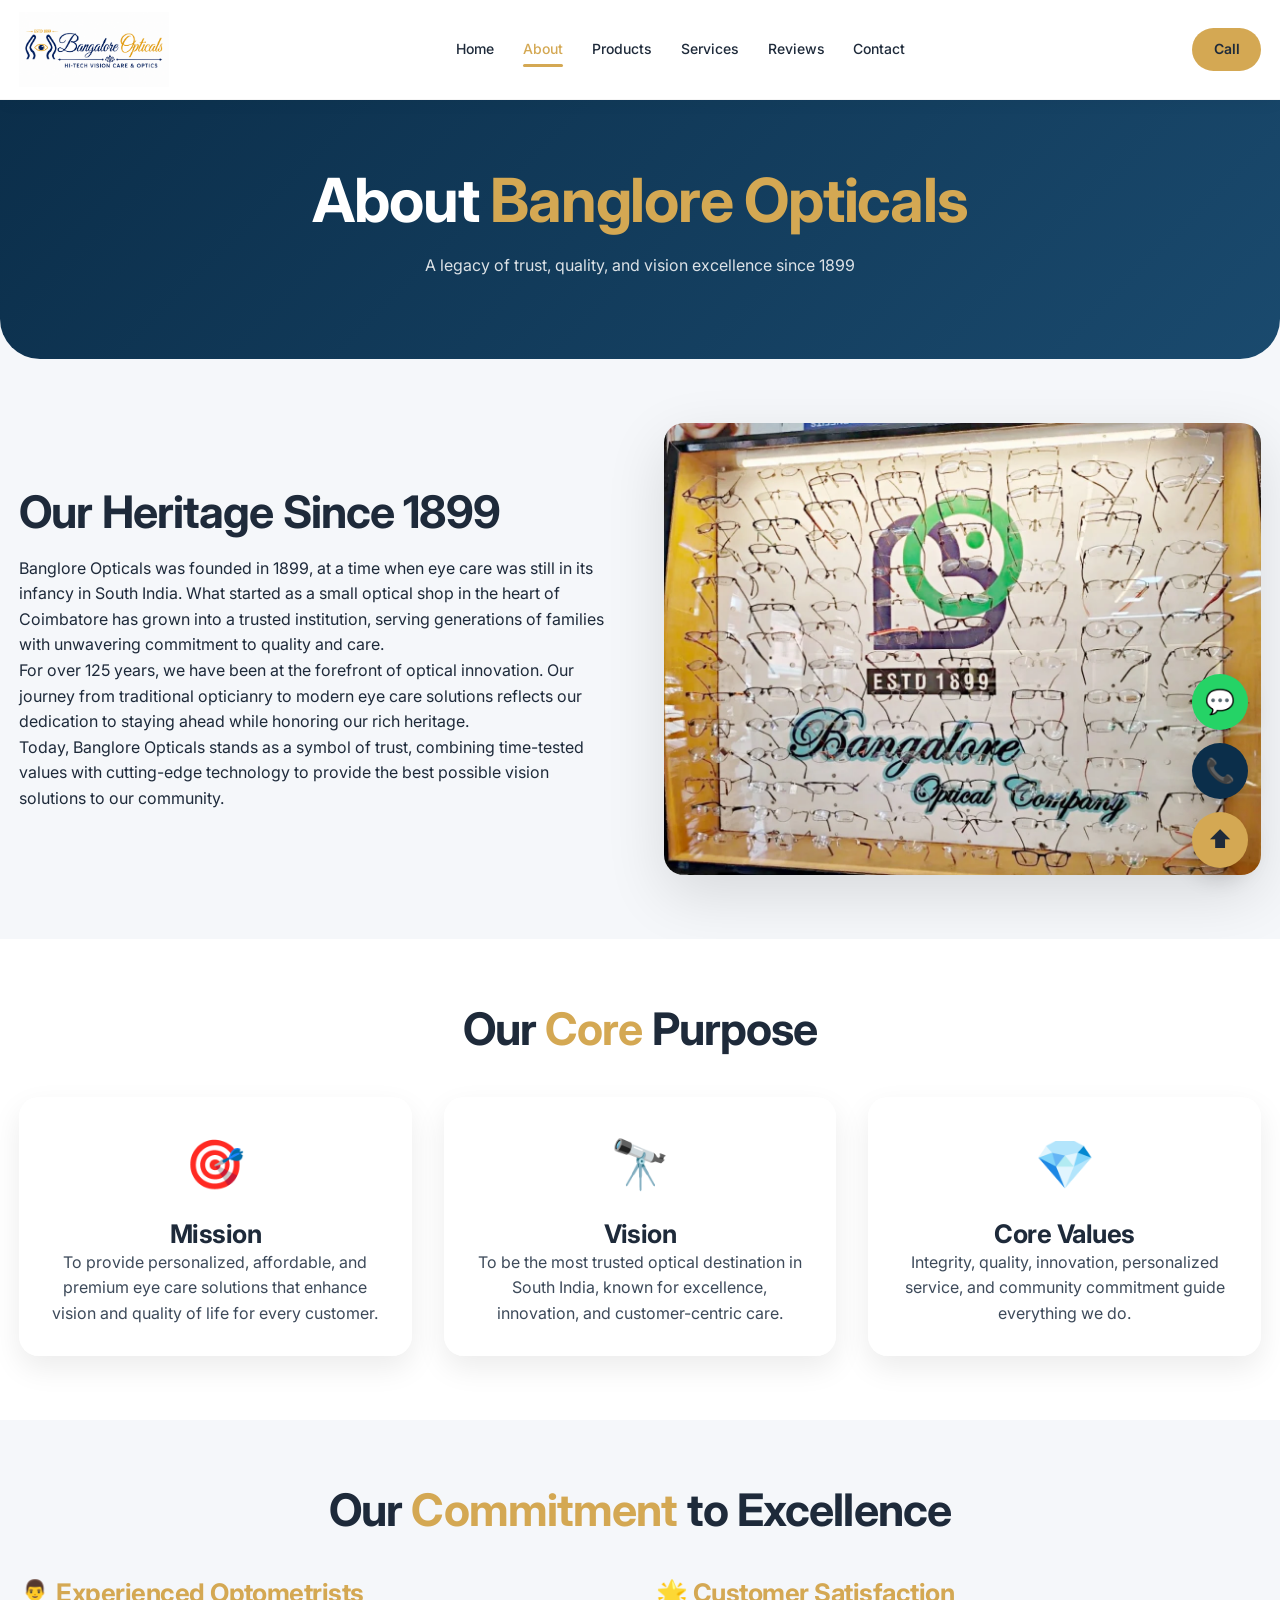
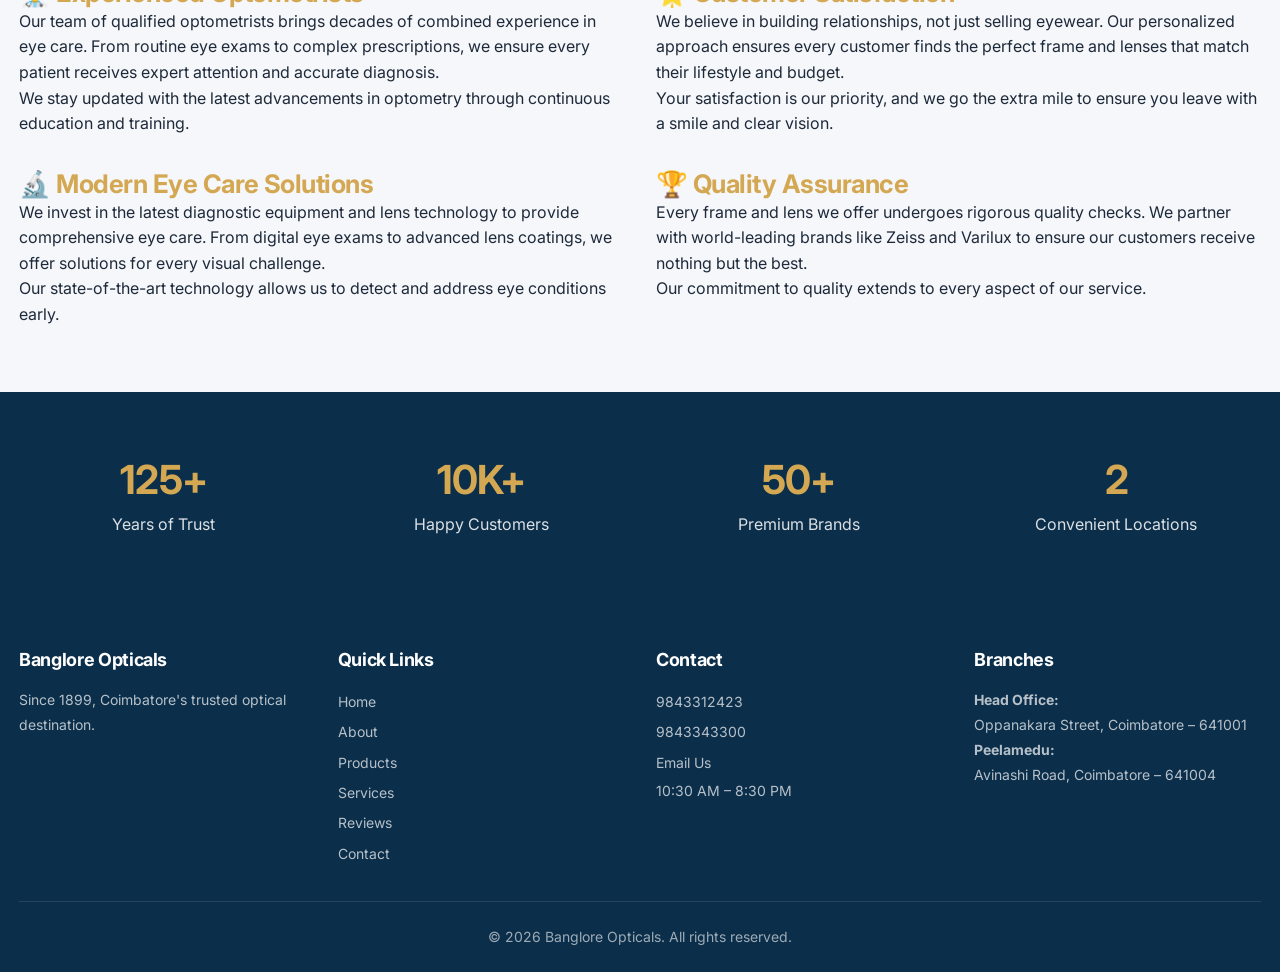
==== about.html @ 602ca39e "Initial Bangalore Opticals Website" ====
<!DOCTYPE html>
<html lang="en">
<head>
    <meta charset="UTF-8">
    <meta name="viewport" content="width=device-width, initial-scale=1.0">
    <title>About Us – Banglore Opticals | Since 1899</title>
    <meta name="description" content="Learn about Banglore Opticals' 125+ year legacy in Coimbatore. Our mission, vision, and commitment to quality eye care since 1899.">
    <meta name="keywords" content="about Banglore Opticals, optical shop history, Coimbatore eyewear, 1899 optical store">
    <link rel="canonical" href="https://bangloreopticals.com/about.html">
    
    <meta property="og:title" content="About Us – Banglore Opticals | Since 1899">
    <meta property="og:description" content="Discover the legacy of Banglore Opticals - trusted eye care in Coimbatore since 1899.">
    <meta property="og:url" content="https://bangloreopticals.com/about.html">
    <meta property="og:image" content="assets/images/hero/about-banner.webp">
    
    <link rel="icon" href="favicon.ico">
    <link rel="manifest" href="manifest.json">
    <link rel="preconnect" href="https://fonts.googleapis.com">
    <link rel="preconnect" href="https://fonts.gstatic.com" crossorigin>
    <link href="https://fonts.googleapis.com/css2?family=Inter:opsz,wght@14..32,300;14..32,400;14..32,500;14..32,600;14..32,700;14..32,800&display=swap" rel="stylesheet">
    <link rel="stylesheet" href="assets/css/style.css">
</head>
<body>
    <div data-component="header"></div>

    <main class="main-content">
        <section class="hero" style="padding: 4rem 0; border-radius: 0 0 40px 40px;">
            <div class="container text-center">
                <h1 style="color: var(--white);">About <span style="color: var(--accent);">Banglore Opticals</span></h1>
                <p style="color: rgba(255, 255, 255, 0.85); max-width: 700px; margin: 1rem auto;">A legacy of trust, quality, and vision excellence since 1899</p>
            </div>
        </section>

        <section class="section">
            <div class="container">
                <div class="about-grid" style="gap: 3rem; align-items: center;">
                    <div>
                        <h2>Our Heritage Since 1899</h2>
                        <div class="divider" style="margin: 1rem 0;"></div>
                        <p>Banglore Opticals was founded in 1899, at a time when eye care was still in its infancy in South India. What started as a small optical shop in the heart of Coimbatore has grown into a trusted institution, serving generations of families with unwavering commitment to quality and care.</p>
                        <p>For over 125 years, we have been at the forefront of optical innovation. Our journey from traditional opticianry to modern eye care solutions reflects our dedication to staying ahead while honoring our rich heritage.</p>
                        <p>Today, Banglore Opticals stands as a symbol of trust, combining time-tested values with cutting-edge technology to provide the best possible vision solutions to our community.</p>
                    </div>
                    <div>
                        <img src="assets/images/hero/about-banner.webp" alt="Banglore Opticals historic shop and legacy since 1899" loading="lazy" width="600" height="400" style="border-radius: 20px; box-shadow: var(--shadow-lg); width: 100%;">
                    </div>
                </div>
            </div>
        </section>

        <section class="section" style="background: var(--white);">
            <div class="container">
                <div class="section-title">
                    <h2>Our <span>Core</span> Purpose</h2>
                </div>
                <div class="grid-3">
                    <div class="glass-card text-center">
                        <div style="font-size: 3rem; margin-bottom: 1rem;">🎯</div>
                        <h3>Mission</h3>
                        <p>To provide personalized, affordable, and premium eye care solutions that enhance vision and quality of life for every customer.</p>
                    </div>
                    <div class="glass-card text-center">
                        <div style="font-size: 3rem; margin-bottom: 1rem;">🔭</div>
                        <h3>Vision</h3>
                        <p>To be the most trusted optical destination in South India, known for excellence, innovation, and customer-centric care.</p>
                    </div>
                    <div class="glass-card text-center">
                        <div style="font-size: 3rem; margin-bottom: 1rem;">💎</div>
                        <h3>Core Values</h3>
                        <p>Integrity, quality, innovation, personalized service, and community commitment guide everything we do.</p>
                    </div>
                </div>
            </div>
        </section>

        <section class="section">
            <div class="container">
                <div class="section-title">
                    <h2>Our <span>Commitment</span> to Excellence</h2>
                </div>
                <div class="grid-2">
                    <div>
                        <h3 style="color: var(--accent);">👨‍⚕️ Experienced Optometrists</h3>
                        <p>Our team of qualified optometrists brings decades of combined experience in eye care. From routine eye exams to complex prescriptions, we ensure every patient receives expert attention and accurate diagnosis.</p>
                        <p>We stay updated with the latest advancements in optometry through continuous education and training.</p>
                    </div>
                    <div>
                        <h3 style="color: var(--accent);">🌟 Customer Satisfaction</h3>
                        <p>We believe in building relationships, not just selling eyewear. Our personalized approach ensures every customer finds the perfect frame and lenses that match their lifestyle and budget.</p>
                        <p>Your satisfaction is our priority, and we go the extra mile to ensure you leave with a smile and clear vision.</p>
                    </div>
                    <div>
                        <h3 style="color: var(--accent);">🔬 Modern Eye Care Solutions</h3>
                        <p>We invest in the latest diagnostic equipment and lens technology to provide comprehensive eye care. From digital eye exams to advanced lens coatings, we offer solutions for every visual challenge.</p>
                        <p>Our state-of-the-art technology allows us to detect and address eye conditions early.</p>
                    </div>
                    <div>
                        <h3 style="color: var(--accent);">🏆 Quality Assurance</h3>
                        <p>Every frame and lens we offer undergoes rigorous quality checks. We partner with world-leading brands like Zeiss and Varilux to ensure our customers receive nothing but the best.</p>
                        <p>Our commitment to quality extends to every aspect of our service.</p>
                    </div>
                </div>
            </div>
        </section>

        <section class="section" style="background: var(--primary); color: var(--white);">
            <div class="container">
                <div class="grid-4 text-center">
                    <div>
                        <h2 style="color: var(--accent); font-size: 2.5rem;">125+</h2>
                        <p style="color: rgba(255, 255, 255, 0.85);">Years of Trust</p>
                    </div>
                    <div>
                        <h2 style="color: var(--accent); font-size: 2.5rem;">10K+</h2>
                        <p style="color: rgba(255, 255, 255, 0.85);">Happy Customers</p>
                    </div>
                    <div>
                        <h2 style="color: var(--accent); font-size: 2.5rem;">50+</h2>
                        <p style="color: rgba(255, 255, 255, 0.85);">Premium Brands</p>
                    </div>
                    <div>
                        <h2 style="color: var(--accent); font-size: 2.5rem;">2</h2>
                        <p style="color: rgba(255, 255, 255, 0.85);">Convenient Locations</p>
                    </div>
                </div>
            </div>
        </section>
    </main>

    <div data-component="footer"></div>
    <div data-component="floating-buttons"></div>

    <script src="assets/js/components.js"></script>
    <script src="assets/js/main.js"></script>
</body>
</html>
---- assets/css/style.css ----
/* ========================================
   MAIN STYLESHEET - BANGALORE OPTICALS
   ======================================== */

/* ========================================
   ROOT VARIABLES
   ======================================== */

:root {
    --primary: #0b2e4a;
    --primary-light: #1a4a6e;
    --accent: #d4a853;
    --accent-light: #e8c97a;
    --white: #ffffff;
    --light: #f5f7fa;
    --gray-light: #e8eaed;
    --gray: #6b7a8a;
    --gray-dark: #3d4a5a;
    --dark: #1e2a3a;
    --shadow: 0 12px 30px rgba(0, 0, 0, 0.08);
    --shadow-lg: 0 20px 60px rgba(0, 0, 0, 0.12);
    --radius: 20px;
    --radius-sm: 12px;
    --transition: 0.3s cubic-bezier(0.25, 0.46, 0.45, 0.94);
    --font: 'Inter', -apple-system, BlinkMacSystemFont, sans-serif;
}

/* ========================================
   RESET
   ======================================== */

* {
    margin: 0;
    padding: 0;
    box-sizing: border-box;
}

html {
    scroll-behavior: smooth;
    scroll-padding-top: 100px;
}

body {
    font-family: var(--font);
    background: var(--light);
    color: var(--dark);
    line-height: 1.6;
    min-height: 100vh;
    display: flex;
    flex-direction: column;
}

img {
    display: block;
    max-width: 100%;
    height: auto;
}

a {
    text-decoration: none;
    color: inherit;
    transition: var(--transition);
}

ul {
    list-style: none;
}

button {
    cursor: pointer;
    font: inherit;
    border: none;
    background: none;
}

.container {
    max-width: 1280px;
    margin: 0 auto;
    padding: 0 1.2rem;
    width: 100%;
}

.section {
    padding: 4rem 0;
}

.text-center {
    text-align: center;
}

/* ========================================
   TYPOGRAPHY
   ======================================== */

h1, h2, h3, h4 {
    font-weight: 700;
    line-height: 1.2;
    letter-spacing: -0.02em;
}

h1 {
    font-size: clamp(2.2rem, 8vw, 3.8rem);
}

h2 {
    font-size: clamp(1.8rem, 5vw, 2.8rem);
    margin-bottom: 0.5rem;
}

h3 {
    font-size: clamp(1.2rem, 3vw, 1.6rem);
}

.section-title {
    text-align: center;
    margin-bottom: 2.5rem;
}

.section-title h2 span {
    color: var(--accent);
}

.section-title p {
    color: var(--gray);
    max-width: 600px;
    margin: 0 auto;
}

/* ========================================
   BUTTONS
   ======================================== */

.btn {
    display: inline-flex;
    align-items: center;
    justify-content: center;
    padding: 0.8rem 2rem;
    border-radius: 9999px;
    font-weight: 600;
    font-size: 1rem;
    transition: var(--transition);
    border: 2px solid transparent;
    cursor: pointer;
    text-align: center;
    min-height: 48px;
    position: relative;
    overflow: hidden;
}

.btn-accent {
    background: var(--accent);
    color: var(--dark);
}

.btn-accent:hover {
    background: var(--accent-light);
    transform: translateY(-2px);
    box-shadow: 0 8px 30px rgba(212, 168, 83, 0.3);
}

.btn-outline {
    background: transparent;
    border-color: var(--primary);
    color: var(--primary);
}

.btn-outline:hover {
    background: var(--primary);
    color: var(--white);
    transform: translateY(-2px);
}

.btn-outline-light {
    background: transparent;
    border-color: var(--white);
    color: var(--white);
}

.btn-outline-light:hover {
    background: var(--white);
    color: var(--primary);
    transform: translateY(-2px);
}

.btn-sm {
    padding: 0.5rem 1.2rem;
    font-size: 0.875rem;
    min-height: 40px;
}

.btn-lg {
    padding: 0.8rem 2.5rem;
    font-size: 1.1rem;
    min-height: 52px;
}

/* ========================================
   HEADER - INCREASED LOGO SIZE
   ======================================== */

.header {
    position: sticky;
    top: 0;
    z-index: 1000;
    background: rgba(255, 255, 255, 0.95);
    backdrop-filter: blur(12px);
    -webkit-backdrop-filter: blur(12px);
    box-shadow: 0 1px 20px rgba(0, 0, 0, 0.04);
    border-bottom: 1px solid rgba(0, 0, 0, 0.04);
    height: 100px;
    transition: var(--transition);
}

.header .container {
    display: flex;
    align-items: center;
    justify-content: space-between;
    height: 100%;
    max-width: 1280px;
    margin: 0 auto;
    padding: 0 1.2rem;
    width: 100%;
}

/* Logo - Increased size */
.logo {
    display: flex;
    align-items: center;
    flex-shrink: 0;
    min-width: 140px;
}

.logo img {
    height: 75px;
    width: auto;
    display: block;
    object-fit: contain;
    max-height: 75px;
}

.logo span {
    display: none !important;
}

/* Desktop Navigation */
.nav {
    display: flex;
    align-items: center;
    justify-content: center;
    gap: 1.8rem;
    flex: 1;
}

.nav a {
    font-weight: 500;
    font-size: 0.875rem;
    color: var(--dark);
    position: relative;
    padding: 0.25rem 0;
    text-decoration: none;
    transition: var(--transition);
}

.nav a::after {
    content: '';
    position: absolute;
    bottom: -2px;
    left: 0;
    width: 0;
    height: 2.5px;
    background: var(--accent);
    transition: var(--transition);
    border-radius: 9999px;
}

.nav a:hover::after,
.nav a.active::after {
    width: 100%;
}

.nav a:hover,
.nav a.active {
    color: var(--accent);
}

.nav-actions {
    display: flex;
    align-items: center;
    gap: 0.8rem;
    flex-shrink: 0;
}

.hamburger {
    display: none;
    flex-direction: column;
    gap: 5px;
    padding: 0.4rem;
    cursor: pointer;
    background: none;
    border: none;
}

.hamburger span {
    display: block;
    width: 28px;
    height: 2.5px;
    background: var(--dark);
    border-radius: 9999px;
    transition: var(--transition);
    transform-origin: center;
}

.hamburger.active span:nth-child(1) {
    transform: rotate(45deg) translate(5px, 5px);
}

.hamburger.active span:nth-child(2) {
    opacity: 0;
    transform: scaleX(0);
}

.hamburger.active span:nth-child(3) {
    transform: rotate(-45deg) translate(5px, -5px);
}

.mobile-menu {
    display: none;
    flex-direction: column;
    gap: 1rem;
    padding: 1.5rem;
    background: var(--white);
    border-radius: var(--radius-sm);
    box-shadow: var(--shadow);
    position: absolute;
    top: 104px;
    left: 1.2rem;
    right: 1.2rem;
    z-index: 1000;
}

.mobile-menu.open {
    display: flex;
    animation: slideDown 0.3s ease;
}

.mobile-menu a {
    padding: 0.5rem 0;
    font-weight: 500;
    color: var(--dark);
    border-bottom: 1px solid var(--gray-light);
    text-decoration: none;
}

.mobile-menu a:last-child {
    border-bottom: none;
}

.mobile-menu a:hover,
.mobile-menu a.active {
    color: var(--accent);
    padding-left: 0.5rem;
}

@keyframes slideDown {
    from {
        opacity: 0;
        transform: translateY(-10px);
    }
    to {
        opacity: 1;
        transform: translateY(0);
    }
}

/* ========================================
   HERO
   ======================================== */

.hero {
    background: linear-gradient(135deg, var(--primary) 0%, var(--primary-light) 100%);
    color: var(--white);
    padding: 5rem 0;
    border-radius: 0 0 40px 40px;
}

.hero-grid {
    display: grid;
    grid-template-columns: 1fr 1fr;
    gap: 3rem;
    align-items: center;
}

.hero-content h1 {
    color: var(--white);
    margin-bottom: 0.8rem;
}

.hero-content .highlight {
    color: var(--accent);
}

.hero-content p {
    color: rgba(255, 255, 255, 0.85);
    font-size: 1.125rem;
    max-width: 500px;
    margin-bottom: 2rem;
}

.hero-badge {
    display: inline-block;
    background: rgba(212, 168, 83, 0.15);
    padding: 0.4rem 1.2rem;
    border-radius: 9999px;
    font-size: 0.875rem;
    border: 1px solid rgba(212, 168, 83, 0.3);
    color: var(--accent-light);
    margin-bottom: 1.2rem;
}

.hero-buttons {
    display: flex;
    gap: 1rem;
    flex-wrap: wrap;
}

.hero-image {
    width: 100%;
    height: clamp(320px, 60vh, 650px);
    border-radius: var(--radius);
    overflow: hidden;
    box-shadow: 0 20px 60px rgba(0, 0, 0, 0.3);
}

.hero-image img {
    width: 100%;
    height: 100%;
    object-fit: cover;
    display: block;
}

/* ========================================
   ABOUT
   ======================================== */

.about-grid {
    display: grid;
    grid-template-columns: 1fr 1fr;
    gap: 2.5rem;
    align-items: center;
}

.about-content h3 {
    margin-bottom: 0.8rem;
}

.about-content p {
    margin-bottom: 1.2rem;
    color: var(--gray-dark);
}

.stats-grid {
    display: grid;
    grid-template-columns: 1fr 1fr;
    gap: 1rem;
}

.stat-card {
    background: rgba(255, 255, 255, 0.7);
    backdrop-filter: blur(8px);
    -webkit-backdrop-filter: blur(8px);
    border-radius: var(--radius);
    padding: 1.8rem;
    text-align: center;
    box-shadow: var(--shadow);
    border: 1px solid rgba(255, 255, 255, 0.2);
    transition: var(--transition);
}

.stat-card:hover {
    transform: translateY(-4px);
}

.stat-card h3 {
    color: var(--accent);
    font-size: 1.875rem;
    margin-bottom: 0.25rem;
}

.stat-card p {
    color: var(--gray);
    font-size: 0.875rem;
    margin: 0;
}

/* ========================================
   GLASS CARD
   ======================================== */

.glass-card {
    background: rgba(255, 255, 255, 0.7);
    backdrop-filter: blur(8px);
    -webkit-backdrop-filter: blur(8px);
    border-radius: var(--radius);
    padding: 1.8rem;
    box-shadow: var(--shadow);
    border: 1px solid rgba(255, 255, 255, 0.2);
    transition: var(--transition);
}

.glass-card:hover {
    transform: translateY(-6px);
    box-shadow: 0 20px 40px rgba(0, 0, 0, 0.08);
}

.glass-card p {
    color: var(--gray-dark);
    margin: 0;
}

/* ========================================
   GRID
   ======================================== */

.grid-2 {
    display: grid;
    grid-template-columns: repeat(2, 1fr);
    gap: 2rem;
}

.grid-3 {
    display: grid;
    grid-template-columns: repeat(3, 1fr);
    gap: 2rem;
}

.grid-4 {
    display: grid;
    grid-template-columns: repeat(4, 1fr);
    gap: 1.8rem;
}

/* ========================================
   HOME PAGE - PRODUCTS & SERVICES
   ======================================== */

/* Product Grid Home - 4 Products */
.product-grid-home {
    display: grid;
    grid-template-columns: repeat(4, 1fr);
    gap: 1.5rem;
}

.product-card-home {
    background: var(--white);
    border-radius: var(--radius);
    overflow: hidden;
    box-shadow: var(--shadow);
    transition: var(--transition);
    display: flex;
    flex-direction: column;
}

.product-card-home:hover {
    transform: translateY(-6px);
    box-shadow: var(--shadow-lg);
}

.product-image-wrapper-home {
    width: 100%;
    height: 220px;
    overflow: hidden;
    background: #f8f9fa;
}

.product-image-wrapper-home img {
    width: 100%;
    height: 100%;
    object-fit: cover;
    display: block;
    transition: transform 0.4s ease;
}

.product-card-home:hover .product-image-wrapper-home img {
    transform: scale(1.05);
}

.product-info-home {
    padding: 1rem;
    flex: 1;
    display: flex;
    flex-direction: column;
}

.product-info-home h4 {
    font-size: 1rem;
    margin-bottom: 0.25rem;
    color: var(--dark);
}

.product-info-home p {
    color: var(--gray);
    font-size: 0.85rem;
    margin-bottom: 0.8rem;
    flex: 1;
    line-height: 1.5;
}

.product-info-home .btn {
    align-self: flex-start;
}

/* Service Grid Home - 3 Services */
.service-grid-home {
    display: grid;
    grid-template-columns: repeat(3, 1fr);
    gap: 1.5rem;
}

.service-card-home {
    background: var(--white);
    border-radius: var(--radius);
    overflow: hidden;
    box-shadow: var(--shadow);
    transition: var(--transition);
    display: flex;
    flex-direction: column;
}

.service-card-home:hover {
    transform: translateY(-6px);
    box-shadow: var(--shadow-lg);
}

.service-image-wrapper-home {
    width: 100%;
    height: 200px;
    overflow: hidden;
    background: var(--light);
}

.service-image-wrapper-home img {
    width: 100%;
    height: 100%;
    object-fit: cover;
    display: block;
    transition: transform 0.4s ease;
}

.service-card-home:hover .service-image-wrapper-home img {
    transform: scale(1.05);
}

.service-info-home {
    padding: 1rem;
    flex: 1;
    display: flex;
    flex-direction: column;
}

.service-info-home h4 {
    font-size: 1rem;
    margin-bottom: 0.25rem;
    color: var(--dark);
}

.service-info-home p {
    color: var(--gray);
    font-size: 0.85rem;
    margin-bottom: 0.8rem;
    flex: 1;
    line-height: 1.5;
}

.service-info-home .btn {
    align-self: flex-start;
}

/* Brands Grid Home */
.brands-grid-home {
    display: grid;
    grid-template-columns: repeat(4, 1fr);
    gap: 1.5rem;
}

.brand-card-home {
    background: var(--white);
    border-radius: var(--radius-sm);
    padding: 1.5rem;
    text-align: center;
    box-shadow: var(--shadow);
    transition: var(--transition);
    border: 1px solid rgba(212, 168, 83, 0.05);
}

.brand-card-home:hover {
    transform: scale(1.04);
    border-color: var(--accent);
    box-shadow: 0 12px 30px rgba(212, 168, 83, 0.15);
}

.brand-logo-wrapper-home {
    width: 100%;
    height: 50px;
    display: flex;
    align-items: center;
    justify-content: center;
    margin-bottom: 0.5rem;
}

.brand-logo-wrapper-home img {
    height: 100%;
    width: auto;
    max-width: 100%;
    object-fit: contain;
    display: block;
}

.brand-card-home h4 {
    font-size: 1rem;
    margin-bottom: 0.25rem;
}

.brand-card-home p {
    font-size: 0.875rem;
    color: var(--gray);
    margin: 0;
}

/* ========================================
   PRODUCTS PAGE - FULL CATALOGUE
   ======================================== */

.product-grid-full {
    display: grid;
    grid-template-columns: repeat(4, 1fr);
    gap: 1.5rem;
}

.product-card-full {
    background: var(--white);
    border-radius: var(--radius);
    overflow: hidden;
    box-shadow: var(--shadow);
    transition: var(--transition);
    display: flex;
    flex-direction: column;
}

.product-card-full:hover {
    transform: translateY(-6px);
    box-shadow: var(--shadow-lg);
}

.product-image-wrapper-full {
    width: 100%;
    height: 220px;
    overflow: hidden;
    background: #f8f9fa;
}

.product-image-wrapper-full img {
    width: 100%;
    height: 100%;
    object-fit: cover;
    display: block;
    transition: transform 0.4s ease;
}

.product-card-full:hover .product-image-wrapper-full img {
    transform: scale(1.05);
}

.product-info-full {
    padding: 1rem;
    flex: 1;
    display: flex;
    flex-direction: column;
}

.product-info-full h4 {
    font-size: 1rem;
    margin-bottom: 0.25rem;
    color: var(--dark);
}

.product-info-full p {
    color: var(--gray);
    font-size: 0.85rem;
    margin-bottom: 0.8rem;
    flex: 1;
    line-height: 1.5;
}

.product-info-full .btn {
    align-self: flex-start;
}

/* ========================================
   SERVICES PAGE
   ======================================== */

.services-hero {
    background: linear-gradient(135deg, var(--primary) 0%, var(--primary-light) 70%, rgba(11, 46, 74, 0.9) 100%);
    color: var(--white);
    padding: 5rem 0;
    border-radius: 0 0 40px 40px;
    position: relative;
    overflow: hidden;
}

.services-hero-content {
    text-align: center;
    max-width: 800px;
    margin: 0 auto;
    position: relative;
    z-index: 1;
}

.services-hero-badge {
    display: inline-block;
    background: rgba(212, 168, 83, 0.15);
    padding: 0.4rem 1.2rem;
    border-radius: 9999px;
    font-size: 0.875rem;
    border: 1px solid rgba(212, 168, 83, 0.3);
    color: var(--accent-light);
    margin-bottom: 1.2rem;
}

.services-hero h1 {
    color: var(--white);
    font-size: clamp(2.5rem, 6vw, 4rem);
    margin-bottom: 0.8rem;
}

.services-hero h1 span {
    color: var(--accent);
}

.services-hero p {
    color: rgba(255, 255, 255, 0.85);
    font-size: 1.125rem;
    max-width: 600px;
    margin: 0 auto 2rem;
    line-height: 1.8;
}

.services-hero-buttons {
    display: flex;
    gap: 1rem;
    justify-content: center;
    flex-wrap: wrap;
}

.services-gallery-grid {
    display: grid;
    grid-template-columns: repeat(3, 1fr);
    gap: 1rem;
}

.services-gallery-item {
    position: relative;
    border-radius: var(--radius-sm);
    overflow: hidden;
    aspect-ratio: 4/3;
}

.services-gallery-item img {
    width: 100%;
    height: 100%;
    object-fit: cover;
    display: block;
    transition: transform 0.4s ease;
}

.services-gallery-item:hover img {
    transform: scale(1.05);
}

.services-gallery-item .gallery-label {
    position: absolute;
    bottom: 0;
    left: 0;
    right: 0;
    padding: 0.5rem;
    background: linear-gradient(to top, rgba(0,0,0,0.7), transparent);
    color: var(--white);
    font-size: 0.8rem;
    text-align: center;
    font-weight: 500;
}

.services-grid-full {
    display: grid;
    grid-template-columns: repeat(4, 1fr);
    gap: 1.5rem;
}

.service-card-modern {
    background: var(--white);
    border-radius: var(--radius);
    padding: 1.5rem 1rem;
    text-align: center;
    box-shadow: var(--shadow);
    transition: var(--transition);
    border: 1px solid rgba(212, 168, 83, 0.05);
    display: flex;
    flex-direction: column;
    align-items: center;
}

.service-card-modern:hover {
    transform: translateY(-6px);
    box-shadow: var(--shadow-lg);
    border-color: var(--accent);
}

.service-card-modern .service-icon-wrapper {
    width: 60px;
    height: 60px;
    background: rgba(212, 168, 83, 0.1);
    border-radius: 50%;
    display: flex;
    align-items: center;
    justify-content: center;
    margin-bottom: 0.5rem;
}

.service-card-modern .service-icon {
    font-size: 1.8rem;
    line-height: 1;
}

.service-card-modern .service-card-content {
    flex: 1;
    display: flex;
    flex-direction: column;
}

.service-card-modern h4 {
    font-size: 0.9rem;
    margin-bottom: 0.5rem;
    color: var(--dark);
}

.service-card-modern p {
    font-size: 0.8rem;
    color: var(--gray);
    margin-bottom: 0.8rem;
    flex: 1;
    line-height: 1.4;
}

.service-card-modern .btn {
    align-self: center;
    font-size: 0.75rem;
    padding: 0.35rem 1rem;
    min-height: 32px;
}

/* Feature Grid */
.feature-grid {
    display: grid;
    grid-template-columns: repeat(4, 1fr);
    gap: 1.5rem;
}

.feature-card-modern {
    background: var(--white);
    border-radius: var(--radius);
    padding: 1.5rem;
    text-align: center;
    box-shadow: var(--shadow);
    transition: var(--transition);
    border: 1px solid rgba(212, 168, 83, 0.05);
}

.feature-card-modern:hover {
    transform: translateY(-4px);
    box-shadow: var(--shadow-lg);
    border-color: var(--accent);
}

.feature-card-modern .feature-icon {
    font-size: 2rem;
    display: block;
    margin-bottom: 0.5rem;
}

.feature-card-modern h4 {
    font-size: 0.9rem;
    margin-bottom: 0.25rem;
    color: var(--dark);
}

.feature-card-modern p {
    font-size: 0.8rem;
    color: var(--gray);
    margin: 0;
}

/* Process Timeline */
.process-timeline {
    max-width: 700px;
    margin: 0 auto;
    display: flex;
    flex-direction: column;
    align-items: center;
    gap: 0.5rem;
}

.timeline-step {
    display: flex;
    align-items: center;
    gap: 1.5rem;
    background: var(--white);
    padding: 1rem 1.5rem;
    border-radius: var(--radius);
    box-shadow: var(--shadow);
    width: 100%;
    transition: var(--transition);
    border-left: 4px solid var(--accent);
}

.timeline-step:hover {
    transform: translateX(6px);
    box-shadow: var(--shadow-lg);
}

.step-circle {
    width: 40px;
    height: 40px;
    background: var(--accent);
    color: var(--dark);
    border-radius: 50%;
    display: flex;
    align-items: center;
    justify-content: center;
    font-weight: 700;
    font-size: 0.85rem;
    flex-shrink: 0;
}

.timeline-step .step-content h4 {
    font-size: 0.95rem;
    margin-bottom: 0.1rem;
    color: var(--dark);
}

.timeline-step .step-content p {
    font-size: 0.8rem;
    color: var(--gray);
    margin: 0;
}

.timeline-arrow {
    font-size: 1.5rem;
    color: var(--accent);
    font-weight: 700;
}

/* CTA Premium */
.cta-premium {
    background: linear-gradient(135deg, var(--primary) 0%, var(--primary-light) 100%);
    padding: 3rem 0;
    border-radius: 40px 40px 0 0;
    margin-top: 2rem;
}

.cta-content {
    text-align: center;
    max-width: 700px;
    margin: 0 auto;
    color: var(--white);
}

.cta-content h2 {
    color: var(--white);
    font-size: clamp(1.8rem, 4vw, 2.8rem);
    margin-bottom: 0.8rem;
}

.cta-content p {
    color: rgba(255, 255, 255, 0.85);
    margin-bottom: 1.5rem;
    font-size: 1.1rem;
    line-height: 1.8;
}

.cta-buttons {
    display: flex;
    gap: 1rem;
    justify-content: center;
    flex-wrap: wrap;
}

/* ========================================
   BRANCHES
   ======================================== */

.branch-grid {
    display: grid;
    grid-template-columns: repeat(2, 1fr);
    gap: 1.5rem;
}

.branch-card {
    background: var(--white);
    border-radius: var(--radius);
    padding: 1.8rem;
    box-shadow: var(--shadow);
    border-left: 6px solid var(--accent);
    transition: var(--transition);
}

.branch-card:hover {
    transform: translateY(-4px);
    box-shadow: 0 20px 50px rgba(0, 0, 0, 0.1);
}

.branch-icon {
    font-size: 2.5rem;
    margin-bottom: 0.5rem;
}

.branch-card h3 {
    margin-bottom: 0.5rem;
}

.branch-card .address {
    color: var(--gray-dark);
    font-size: 0.875rem;
    margin-bottom: 0.5rem;
}

.branch-card .phone,
.branch-card .hours {
    color: var(--gray);
    font-size: 0.875rem;
    margin-bottom: 0.25rem;
}

.branch-card .phone a {
    color: var(--primary);
}

.branch-card .phone a:hover {
    color: var(--accent);
}

.branch-actions {
    display: flex;
    flex-wrap: wrap;
    gap: 0.5rem;
    margin-top: 1rem;
}

.branch-actions .btn {
    font-size: 0.75rem;
    padding: 0.4rem 1rem;
    min-height: 34px;
}

/* ========================================
   GALLERY
   ======================================== */

.gallery-grid {
    display: grid;
    grid-template-columns: repeat(auto-fit, minmax(200px, 1fr));
    gap: 0.8rem;
}

.gallery-image-wrapper {
    width: 100%;
    aspect-ratio: 3/2;
    overflow: hidden;
    border-radius: var(--radius-sm);
    transition: var(--transition);
}

.gallery-image-wrapper:hover {
    transform: scale(1.04);
}

.gallery-image-wrapper img {
    width: 100%;
    height: 100%;
    object-fit: cover;
    display: block;
}

/* ========================================
   TESTIMONIALS
   ======================================== */

.testimonial-grid {
    display: grid;
    grid-template-columns: repeat(3, 1fr);
    gap: 1.5rem;
}

.testimonial-card {
    background: var(--white);
    border-radius: var(--radius);
    padding: 1.5rem;
    box-shadow: var(--shadow);
    border-left: 4px solid var(--accent);
    transition: var(--transition);
    display: flex;
    flex-direction: column;
    height: 100%;
    min-height: 200px;
}

.testimonial-card:hover {
    transform: translateY(-4px);
    box-shadow: var(--shadow-lg);
}

.testimonial-card .stars {
    color: var(--accent);
    font-size: 1.2rem;
    letter-spacing: 2px;
    margin-bottom: 0.5rem;
}

.testimonial-card .reviewer-name {
    font-size: 1rem;
    font-weight: 600;
    color: var(--dark);
    margin-bottom: 0.5rem;
}

.testimonial-card .review-text {
    color: var(--gray-dark);
    font-size: 0.9rem;
    line-height: 1.6;
    margin-bottom: 0.8rem;
    flex: 1;
    display: -webkit-box;
    -webkit-line-clamp: 6;
    -webkit-box-orient: vertical;
    overflow: hidden;
}

.testimonial-card .review-footer {
    display: flex;
    flex-direction: column;
    gap: 0.2rem;
    margin-top: auto;
    padding-top: 0.5rem;
    border-top: 1px solid var(--gray-light);
}

.testimonial-card .google-badge {
    font-size: 0.8rem;
    color: var(--gray);
    display: flex;
    align-items: center;
    gap: 0.3rem;
}

.testimonial-card .google-badge::before {
    content: 'G';
    display: inline-flex;
    align-items: center;
    justify-content: center;
    background: linear-gradient(135deg, #4285F4, #34A853, #FBBC04, #EA4335);
    color: white;
    font-weight: 700;
    font-size: 0.6rem;
    width: 18px;
    height: 18px;
    border-radius: 4px;
    flex-shrink: 0;
}

.testimonial-card .review-time {
    font-size: 0.75rem;
    color: var(--gray);
}

/* Google Rating Summary */
.google-rating-summary {
    text-align: center;
    margin-top: 3rem;
    padding: 2.5rem;
    background: var(--white);
    border-radius: var(--radius);
    box-shadow: var(--shadow);
    border: 1px solid rgba(212, 168, 83, 0.1);
}

.google-rating-summary .rating-display {
    display: flex;
    align-items: center;
    justify-content: center;
    gap: 0.8rem;
    flex-wrap: wrap;
}

.google-rating-summary .big-stars {
    font-size: 2rem;
    color: var(--accent);
    letter-spacing: 4px;
}

.google-rating-summary .rating-score {
    font-size: 2.5rem;
    font-weight: 700;
    color: var(--dark);
}

.google-rating-summary .rating-label {
    font-size: 1rem;
    color: var(--gray);
    font-weight: 500;
}

.google-rating-summary .rating-description {
    color: var(--gray);
    font-size: 1rem;
    margin: 0.8rem 0 1.5rem;
}

.google-rating-summary .btn {
    min-width: 220px;
}

/* ========================================
   CONTACT
   ======================================== */

.contact-grid {
    display: grid;
    grid-template-columns: 1fr 1fr;
    gap: 2.5rem;
}

.contact-item {
    display: flex;
    align-items: flex-start;
    gap: 1rem;
    margin-bottom: 1.2rem;
    padding: 0.5rem;
    border-radius: var(--radius-sm);
    transition: var(--transition);
}

.contact-item:hover {
    background: rgba(212, 168, 83, 0.05);
}

.contact-icon {
    font-size: 1.5rem;
    flex-shrink: 0;
    margin-top: 2px;
    width: 40px;
    text-align: center;
}

.contact-item h5 {
    font-weight: 600;
    margin-bottom: 2px;
}

.contact-item p {
    color: var(--gray);
    margin: 0;
}

.contact-item a {
    color: var(--primary);
}

.contact-item a:hover {
    color: var(--accent);
}

.contact-form input,
.contact-form textarea,
.contact-form select {
    width: 100%;
    padding: 0.8rem 1.2rem;
    border: 2px solid var(--gray-light);
    border-radius: var(--radius-sm);
    font-size: 1rem;
    margin-bottom: 1rem;
    font-family: inherit;
    transition: var(--transition);
    background: var(--white);
    color: var(--dark);
}

.contact-form input:focus,
.contact-form textarea:focus,
.contact-form select:focus {
    border-color: var(--accent);
    outline: none;
    box-shadow: 0 0 0 4px rgba(212, 168, 83, 0.1);
}

.contact-form textarea {
    resize: vertical;
    min-height: 120px;
}

.contact-form select {
    appearance: auto;
    cursor: pointer;
}

/* ========================================
   FOOTER
   ======================================== */

.footer {
    background: var(--primary);
    color: rgba(255, 255, 255, 0.85);
    padding: 3rem 0 1.5rem;
    margin-top: auto;
}

.footer-grid {
    display: grid;
    grid-template-columns: repeat(auto-fit, minmax(200px, 1fr));
    gap: 2rem;
    margin-bottom: 2rem;
}

.footer h4 {
    color: var(--white);
    font-size: 1.125rem;
    margin-bottom: 1rem;
}

.footer p {
    color: rgba(255, 255, 255, 0.7);
    font-size: 0.875rem;
    line-height: 1.8;
}

.footer a {
    display: block;
    color: rgba(255, 255, 255, 0.7);
    font-size: 0.875rem;
    padding: 0.25rem 0;
    transition: var(--transition);
}

.footer a:hover {
    color: var(--accent);
    padding-left: 0.5rem;
}

.footer-bottom {
    border-top: 1px solid rgba(255, 255, 255, 0.1);
    padding-top: 1.5rem;
    text-align: center;
    font-size: 0.875rem;
    color: rgba(255, 255, 255, 0.6);
}

/* ========================================
   FLOATING BUTTONS
   ======================================== */

.floating {
    position: fixed;
    bottom: 2rem;
    right: 2rem;
    display: flex;
    flex-direction: column;
    gap: 0.8rem;
    z-index: 999;
}

.floating a {
    display: flex;
    align-items: center;
    justify-content: center;
    width: 56px;
    height: 56px;
    border-radius: 50%;
    box-shadow: 0 8px 24px rgba(0, 0, 0, 0.2);
    transition: var(--transition);
    font-size: 1.5rem;
    color: var(--white);
}

.floating a:hover {
    transform: scale(1.1);
}

.floating .wa {
    background: #25D366;
}

.floating .call {
    background: var(--primary);
}

.floating .top {
    background: var(--accent);
    color: var(--dark);
}

/* ========================================
   ANIMATIONS
   ======================================== */

/* Fade Up */
.fade-up {
    opacity: 0;
    transform: translateY(30px);
    transition: all 0.6s cubic-bezier(0.25, 0.46, 0.45, 0.94);
}

.fade-up.visible {
    opacity: 1;
    transform: translateY(0);
}

/* Fade In */
.fade-in {
    opacity: 0;
    transition: opacity 0.6s ease;
}

.fade-in.visible {
    opacity: 1;
}

/* Slide Up */
.slide-up {
    opacity: 0;
    transform: translateY(40px);
    transition: all 0.7s cubic-bezier(0.25, 0.46, 0.45, 0.94);
}

.slide-up.visible {
    opacity: 1;
    transform: translateY(0);
}

/* Section Reveal */
.section-reveal {
    opacity: 0;
    transform: translateY(30px);
    transition: all 0.8s cubic-bezier(0.25, 0.46, 0.45, 0.94);
}

.section-reveal.visible {
    opacity: 1;
    transform: translateY(0);
}

/* Hover Lift */
.hover-lift {
    transition: var(--transition);
}

.hover-lift:hover {
    transform: translateY(-4px);
    box-shadow: var(--shadow-lg);
}

/* ========================================
   RESPONSIVE HEADER - INCREASED LOGO SIZE
   ======================================== */

@media (max-width: 992px) {
    .header {
        height: 95px;
    }
}

@media (max-width: 768px) {
    .header {
        height: 85px;
    }
    
    .logo {
        min-width: 90px;
    }
    
    .logo img {
        height: 65px;
        max-height: 65px;
    }
    
    .nav {
        display: none !important;
    }
    
    .hamburger {
        display: flex !important;
    }
    
    .mobile-menu {
        top: 89px;
    }
    
    .hero {
        padding: 3rem 0;
        border-radius: 0 0 30px 30px;
    }
    
    .hero-grid {
        gap: 1.5rem;
    }
    
    .hero-content h1 {
        font-size: 2.2rem;
    }
    
    .hero-content p {
        font-size: 1rem;
    }
    
    .hero-image {
        height: clamp(250px, 40vh, 350px);
    }
    
    .section {
        padding: 2.5rem 0;
    }
    
    .product-grid-home {
        grid-template-columns: repeat(2, 1fr);
        gap: 1rem;
    }
    
    .product-image-wrapper-home {
        height: 180px;
    }
    
    .product-grid-full {
        grid-template-columns: repeat(2, 1fr);
        gap: 1rem;
    }
    
    .product-image-wrapper-full {
        height: 180px;
    }
    
    .service-grid-home {
        grid-template-columns: 1fr 1fr;
        gap: 1rem;
    }
    
    .service-image-wrapper-home {
        height: 160px;
    }
    
    .services-grid-full {
        grid-template-columns: repeat(2, 1fr);
        gap: 1rem;
    }
    
    .services-gallery-grid {
        grid-template-columns: repeat(2, 1fr);
    }
    
    .brands-grid-home {
        grid-template-columns: repeat(2, 1fr);
        gap: 1rem;
    }
    
    .feature-grid {
        grid-template-columns: 1fr 1fr;
        gap: 1rem;
    }
    
    .services-hero {
        padding: 3rem 0;
        border-radius: 0 0 30px 30px;
    }
    
    .services-hero h1 {
        font-size: 2.2rem;
    }
    
    .cta-premium {
        padding: 2rem 0;
        border-radius: 30px 30px 0 0;
    }
    
    .cta-buttons {
        flex-direction: column;
        align-items: center;
    }
    
    .cta-buttons .btn {
        width: 100%;
        max-width: 300px;
    }
    
    .testimonial-grid {
        grid-template-columns: 1fr;
        gap: 1rem;
    }
    
    .testimonial-card {
        min-height: 180px;
        padding: 1.2rem;
    }
    
    .testimonial-card .review-text {
        -webkit-line-clamp: 8;
    }
    
    .google-rating-summary {
        padding: 1.8rem;
        margin-top: 2rem;
    }
    
    .google-rating-summary .big-stars {
        font-size: 1.6rem;
    }
    
    .google-rating-summary .rating-score {
        font-size: 2rem;
    }
    
    .footer-grid {
        grid-template-columns: 1fr 1fr;
    }
    
    .floating {
        bottom: 1rem;
        right: 1rem;
    }
    
    .floating a {
        width: 48px;
        height: 48px;
        font-size: 1.2rem;
    }
}

@media (max-width: 480px) {
    .header {
        height: 75px;
    }
    
    .logo {
        min-width: 70px;
    }
    
    .logo img {
        height: 55px;
        max-height: 55px;
    }
    
    .mobile-menu {
        top: 79px;
    }
    
    .nav-actions .btn {
        padding: 0.4rem 0.8rem;
        font-size: 0.75rem;
        min-height: 32px;
    }
    
    .container {
        padding: 0 1rem;
    }
    
    .hero {
        padding: 2rem 0;
        border-radius: 0 0 20px 20px;
    }
    
    .hero-content h1 {
        font-size: 1.8rem;
    }
    
    .hero-badge {
        font-size: 0.75rem;
        padding: 0.3rem 0.8rem;
    }
    
    .hero-buttons {
        flex-direction: column;
        align-items: center;
    }
    
    .hero-buttons .btn {
        width: 100%;
        max-width: 280px;
    }
    
    .hero-image {
        height: clamp(200px, 30vh, 280px);
    }
    
    .product-grid-home {
        grid-template-columns: 1fr 1fr;
        gap: 0.8rem;
    }
    
    .product-image-wrapper-home {
        height: 150px;
    }
    
    .product-grid-full {
        grid-template-columns: 1fr 1fr;
        gap: 0.8rem;
    }
    
    .product-image-wrapper-full {
        height: 150px;
    }
    
    .service-grid-home {
        grid-template-columns: 1fr;
        gap: 1rem;
    }
    
    .service-image-wrapper-home {
        height: 180px;
    }
    
    .services-grid-full {
        grid-template-columns: 1fr;
        gap: 1rem;
    }
    
    .services-gallery-grid {
        grid-template-columns: 1fr 1fr;
        gap: 0.5rem;
    }
    
    .brands-grid-home {
        grid-template-columns: 1fr 1fr;
        gap: 0.8rem;
    }
    
    .brand-card-home {
        padding: 1rem;
    }
    
    .feature-grid {
        grid-template-columns: 1fr 1fr;
        gap: 0.8rem;
    }
    
    .feature-card-modern {
        padding: 1rem;
    }
    
    .services-hero {
        padding: 2rem 0;
        border-radius: 0 0 20px 20px;
    }
    
    .services-hero h1 {
        font-size: 1.8rem;
    }
    
    .services-hero p {
        font-size: 1rem;
    }
    
    .services-hero-buttons {
        flex-direction: column;
        align-items: center;
    }
    
    .services-hero-buttons .btn {
        width: 100%;
        max-width: 280px;
    }
    
    .timeline-step {
        padding: 0.8rem 1rem;
        flex-direction: row;
        text-align: left;
    }
    
    .step-circle {
        width: 34px;
        height: 34px;
        font-size: 0.75rem;
    }
    
    .timeline-arrow {
        font-size: 1.2rem;
    }
    
    .cta-premium {
        padding: 1.5rem 0;
        border-radius: 20px 20px 0 0;
    }
    
    .cta-content h2 {
        font-size: 1.5rem;
    }
    
    .cta-content p {
        font-size: 0.95rem;
    }
    
    .btn-lg {
        padding: 0.6rem 1.8rem;
        font-size: 1rem;
        min-height: 46px;
    }
    
    .gallery-grid {
        grid-template-columns: repeat(2, 1fr);
        gap: 0.5rem;
    }
    
    .contact-item {
        padding: 0.25rem;
    }
    
    .branch-card {
        padding: 1.2rem;
    }
    
    .branch-actions {
        flex-direction: column;
    }
    
    .branch-actions .btn {
        width: 100%;
        text-align: center;
    }
    
    .testimonial-card {
        min-height: 160px;
        padding: 1rem;
    }
    
    .testimonial-card .review-text {
        -webkit-line-clamp: 10;
        font-size: 0.85rem;
    }
    
    .testimonial-card .stars {
        font-size: 1rem;
    }
    
    .google-rating-summary {
        padding: 1.2rem;
    }
    
    .google-rating-summary .big-stars {
        font-size: 1.3rem;
    }
    
    .google-rating-summary .rating-score {
        font-size: 1.6rem;
    }
    
    .google-rating-summary .btn {
        min-width: 100%;
        width: 100%;
    }
}

@media (max-width: 380px) {
    .logo img {
        height: 48px;
        max-height: 48px;
    }
    
    .logo {
        min-width: 60px;
    }
    
    .product-grid-home {
        grid-template-columns: 1fr 1fr;
        gap: 0.5rem;
    }
    
    .product-image-wrapper-home {
        height: 130px;
    }
    
    .product-grid-full {
        grid-template-columns: 1fr 1fr;
        gap: 0.5rem;
    }
    
    .product-image-wrapper-full {
        height: 130px;
    }
}

/* ========================================
   PRINT STYLES
   ======================================== */

@media print {
    .header,
    .footer,
    .floating {
        display: none !important;
    }
    
    .hero {
        border-radius: 0 !important;
        padding: 2rem 0 !important;
    }
    
    .section {
        padding: 1rem 0 !important;
        break-inside: avoid;
    }
    
    img {
        max-width: 100% !important;
        height: auto !important;
    }
}
/* ========================================
   BRANCH MAPS - GOOGLE MAPS ADDITION
   ======================================== */

.branch-map {
    margin-top: 24px;
    border-radius: 18px;
    overflow: hidden;
    box-shadow: 0 12px 30px rgba(0, 0, 0, 0.12);
}

.branch-map iframe {
    display: block;
    width: 100%;
    height: 250px;
    border: none;
}

/* Responsive Map Heights */
@media (max-width: 768px) {
    .branch-map iframe {
        height: 220px;
    }
}

@media (max-width: 480px) {
    .branch-map iframe {
        height: 200px;
    }
}

/* Ensure maps don't overflow on small screens */
.branch-card {
    overflow: hidden;
}

/* Optional: Map container hover effect */
.branch-map:hover {
    box-shadow: 0 16px 40px rgba(0, 0, 0, 0.16);
    transition: box-shadow 0.3s ease;
}
/* ========================================
   BRANCH MAPS - GOOGLE MAPS ADDITION
   ======================================== */

.branch-map {
    margin-top: 24px;
    border-radius: 18px;
    overflow: hidden;
    box-shadow: 0 12px 30px rgba(0, 0, 0, 0.12);
}

.branch-map iframe {
    display: block;
    width: 100%;
    height: 250px;
    border: none;
}

@media (max-width: 768px) {
    .branch-map iframe {
        height: 220px;
    }
}
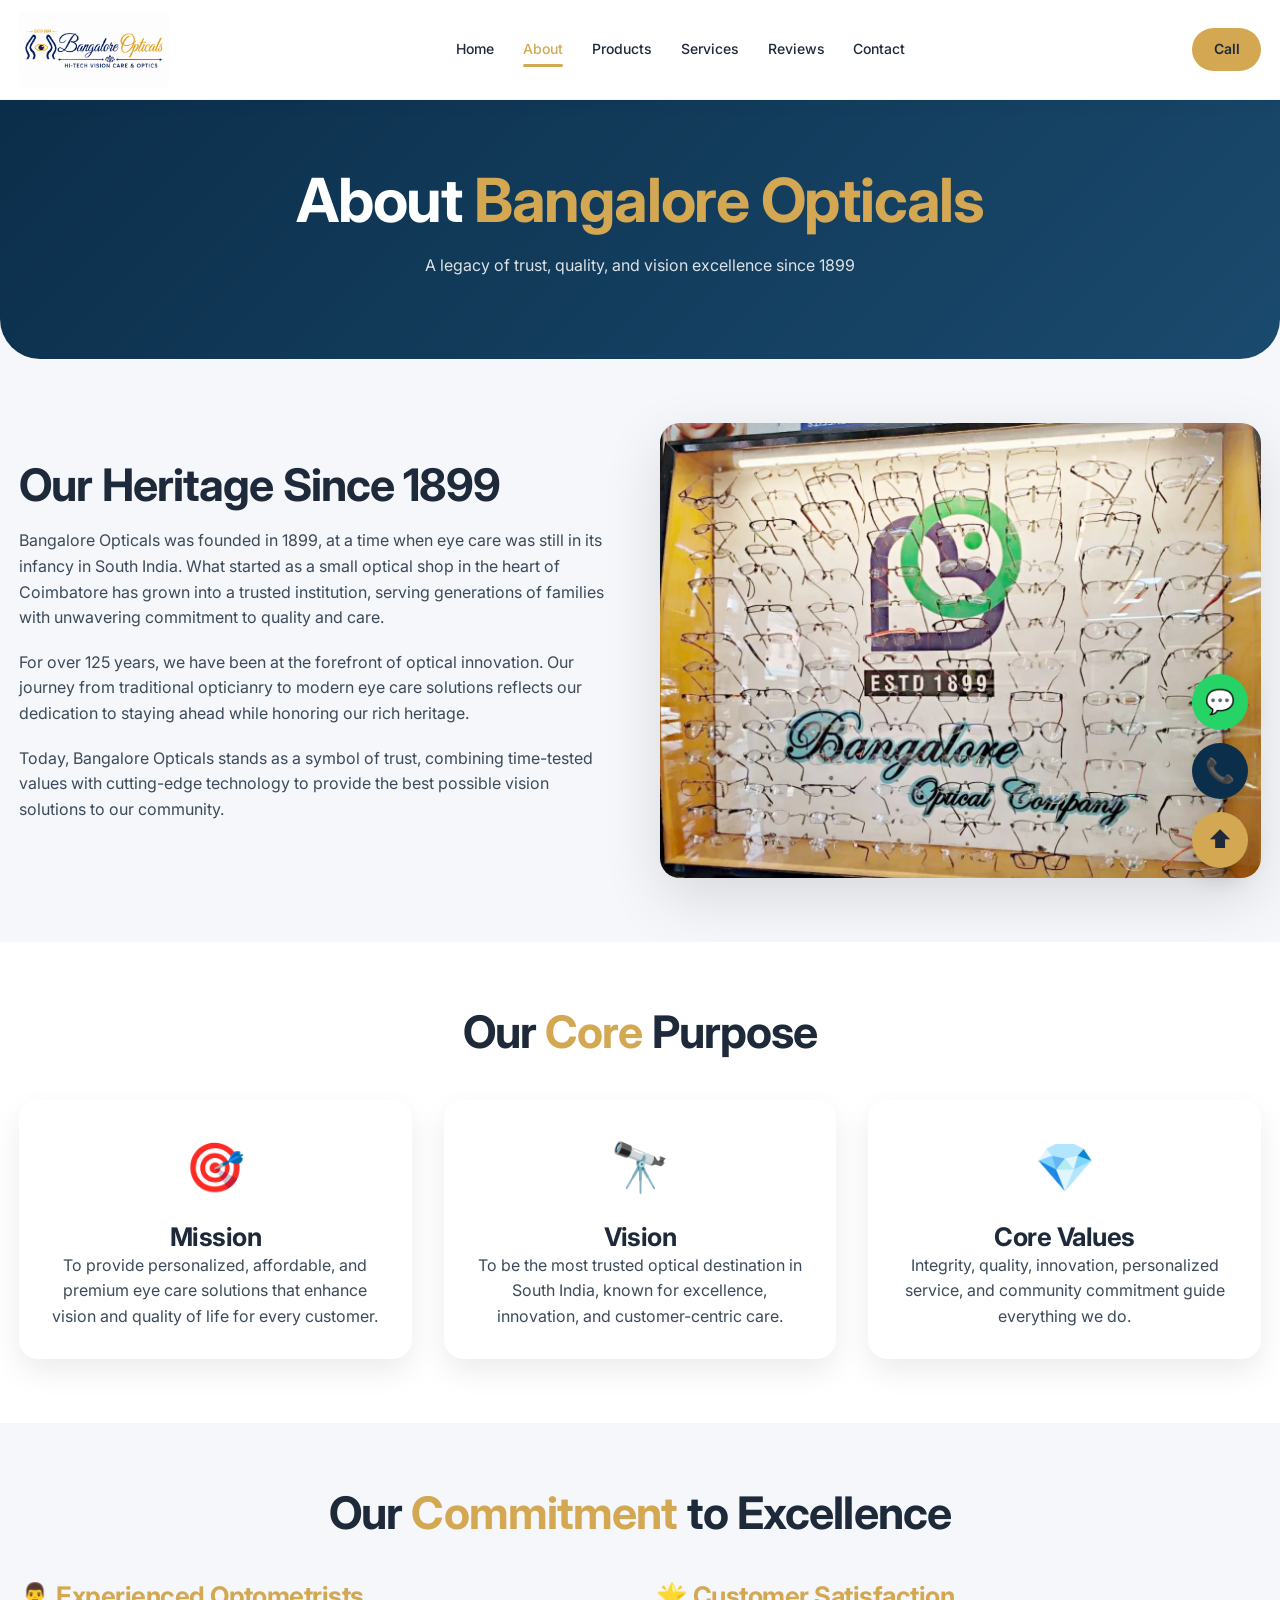
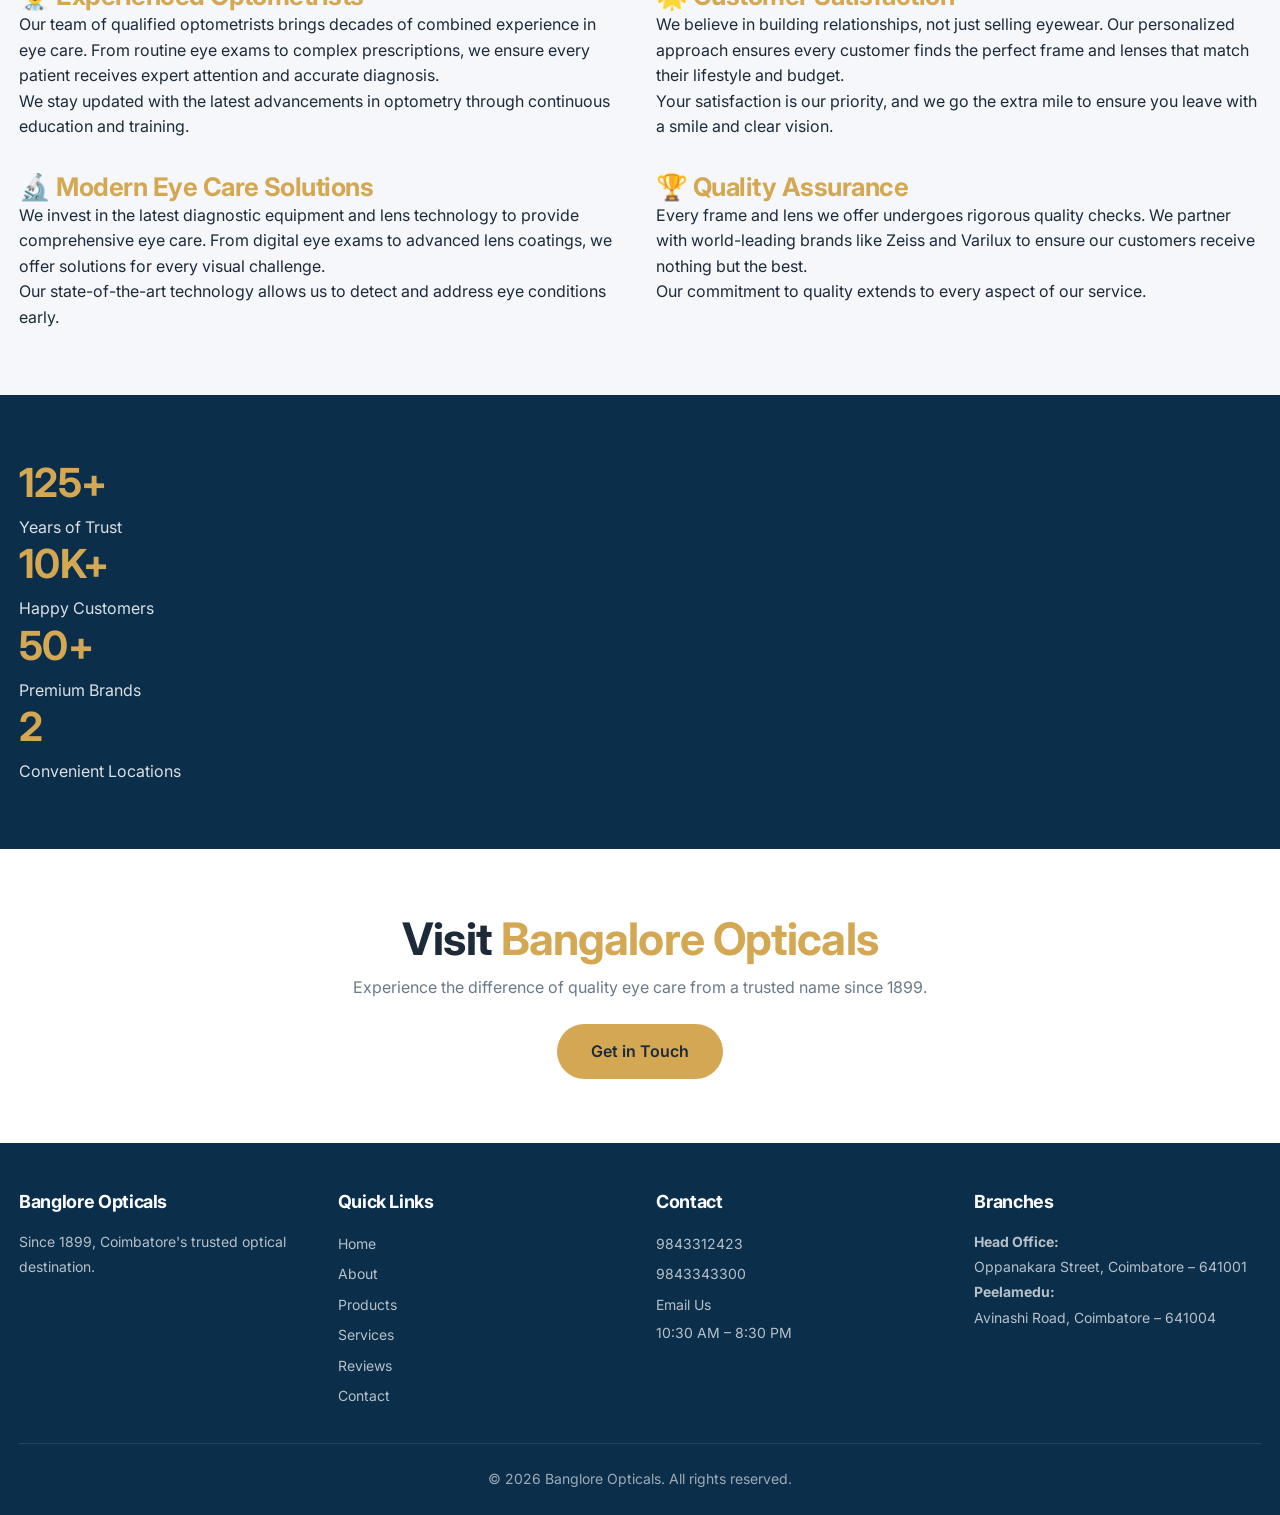
==== commit 22816fbb: "Fixed mobile responsiveness for home, about and contact pages" ====
--- a/about.html
+++ b/about.html
@@ -3,14 +3,14 @@
 <head>
     <meta charset="UTF-8">
     <meta name="viewport" content="width=device-width, initial-scale=1.0">
-    <title>About Us – Banglore Opticals | Since 1899</title>
-    <meta name="description" content="Learn about Banglore Opticals' 125+ year legacy in Coimbatore. Our mission, vision, and commitment to quality eye care since 1899.">
-    <meta name="keywords" content="about Banglore Opticals, optical shop history, Coimbatore eyewear, 1899 optical store">
-    <link rel="canonical" href="https://bangloreopticals.com/about.html">
+    <title>About Us – Bangalore Opticals | Since 1899</title>
+    <meta name="description" content="Learn about Bangalore Opticals' 125+ year legacy in Coimbatore. Our mission, vision, and commitment to quality eye care since 1899.">
+    <meta name="keywords" content="about Bangalore Opticals, optical shop history, Coimbatore eyewear, 1899 optical store">
+    <link rel="canonical" href="https://bangaloreopticals.com/about.html">
     
-    <meta property="og:title" content="About Us – Banglore Opticals | Since 1899">
-    <meta property="og:description" content="Discover the legacy of Banglore Opticals - trusted eye care in Coimbatore since 1899.">
-    <meta property="og:url" content="https://bangloreopticals.com/about.html">
+    <meta property="og:title" content="About Us – Bangalore Opticals | Since 1899">
+    <meta property="og:description" content="Discover the legacy of Bangalore Opticals - trusted eye care in Coimbatore since 1899.">
+    <meta property="og:url" content="https://bangaloreopticals.com/about.html">
     <meta property="og:image" content="assets/images/hero/about-banner.webp">
     
     <link rel="icon" href="favicon.ico">
@@ -24,30 +24,33 @@
     <div data-component="header"></div>
 
     <main class="main-content">
+        <!-- ABOUT HERO -->
         <section class="hero" style="padding: 4rem 0; border-radius: 0 0 40px 40px;">
             <div class="container text-center">
-                <h1 style="color: var(--white);">About <span style="color: var(--accent);">Banglore Opticals</span></h1>
+                <h1 style="color: var(--white);">About <span style="color: var(--accent);">Bangalore Opticals</span></h1>
                 <p style="color: rgba(255, 255, 255, 0.85); max-width: 700px; margin: 1rem auto;">A legacy of trust, quality, and vision excellence since 1899</p>
             </div>
         </section>
 
+        <!-- HERITAGE SECTION -->
         <section class="section">
             <div class="container">
-                <div class="about-grid" style="gap: 3rem; align-items: center;">
-                    <div>
+                <div class="about-grid">
+                    <div class="about-content">
                         <h2>Our Heritage Since 1899</h2>
                         <div class="divider" style="margin: 1rem 0;"></div>
-                        <p>Banglore Opticals was founded in 1899, at a time when eye care was still in its infancy in South India. What started as a small optical shop in the heart of Coimbatore has grown into a trusted institution, serving generations of families with unwavering commitment to quality and care.</p>
+                        <p>Bangalore Opticals was founded in 1899, at a time when eye care was still in its infancy in South India. What started as a small optical shop in the heart of Coimbatore has grown into a trusted institution, serving generations of families with unwavering commitment to quality and care.</p>
                         <p>For over 125 years, we have been at the forefront of optical innovation. Our journey from traditional opticianry to modern eye care solutions reflects our dedication to staying ahead while honoring our rich heritage.</p>
-                        <p>Today, Banglore Opticals stands as a symbol of trust, combining time-tested values with cutting-edge technology to provide the best possible vision solutions to our community.</p>
+                        <p>Today, Bangalore Opticals stands as a symbol of trust, combining time-tested values with cutting-edge technology to provide the best possible vision solutions to our community.</p>
                     </div>
-                    <div>
-                        <img src="assets/images/hero/about-banner.webp" alt="Banglore Opticals historic shop and legacy since 1899" loading="lazy" width="600" height="400" style="border-radius: 20px; box-shadow: var(--shadow-lg); width: 100%;">
+                    <div class="about-image-wrapper">
+                        <img src="assets/images/hero/about-banner.webp" alt="Bangalore Opticals historic shop and legacy since 1899" loading="lazy" width="600" height="400" style="border-radius: 20px; box-shadow: var(--shadow-lg); width: 100%;">
                     </div>
                 </div>
             </div>
         </section>
 
+        <!-- MISSION, VISION, VALUES -->
         <section class="section" style="background: var(--white);">
             <div class="container">
                 <div class="section-title">
@@ -73,28 +76,29 @@
             </div>
         </section>
 
+        <!-- COMMITMENT -->
         <section class="section">
             <div class="container">
                 <div class="section-title">
                     <h2>Our <span>Commitment</span> to Excellence</h2>
                 </div>
                 <div class="grid-2">
-                    <div>
+                    <div class="commitment-card">
                         <h3 style="color: var(--accent);">👨‍⚕️ Experienced Optometrists</h3>
                         <p>Our team of qualified optometrists brings decades of combined experience in eye care. From routine eye exams to complex prescriptions, we ensure every patient receives expert attention and accurate diagnosis.</p>
                         <p>We stay updated with the latest advancements in optometry through continuous education and training.</p>
                     </div>
-                    <div>
+                    <div class="commitment-card">
                         <h3 style="color: var(--accent);">🌟 Customer Satisfaction</h3>
                         <p>We believe in building relationships, not just selling eyewear. Our personalized approach ensures every customer finds the perfect frame and lenses that match their lifestyle and budget.</p>
                         <p>Your satisfaction is our priority, and we go the extra mile to ensure you leave with a smile and clear vision.</p>
                     </div>
-                    <div>
+                    <div class="commitment-card">
                         <h3 style="color: var(--accent);">🔬 Modern Eye Care Solutions</h3>
                         <p>We invest in the latest diagnostic equipment and lens technology to provide comprehensive eye care. From digital eye exams to advanced lens coatings, we offer solutions for every visual challenge.</p>
                         <p>Our state-of-the-art technology allows us to detect and address eye conditions early.</p>
                     </div>
-                    <div>
+                    <div class="commitment-card">
                         <h3 style="color: var(--accent);">🏆 Quality Assurance</h3>
                         <p>Every frame and lens we offer undergoes rigorous quality checks. We partner with world-leading brands like Zeiss and Varilux to ensure our customers receive nothing but the best.</p>
                         <p>Our commitment to quality extends to every aspect of our service.</p>
@@ -103,26 +107,36 @@
             </div>
         </section>
 
+        <!-- STATS -->
         <section class="section" style="background: var(--primary); color: var(--white);">
             <div class="container">
-                <div class="grid-4 text-center">
-                    <div>
+                <div class="stats-grid-about">
+                    <div class="stat-card-about">
                         <h2 style="color: var(--accent); font-size: 2.5rem;">125+</h2>
                         <p style="color: rgba(255, 255, 255, 0.85);">Years of Trust</p>
                     </div>
-                    <div>
+                    <div class="stat-card-about">
                         <h2 style="color: var(--accent); font-size: 2.5rem;">10K+</h2>
                         <p style="color: rgba(255, 255, 255, 0.85);">Happy Customers</p>
                     </div>
-                    <div>
+                    <div class="stat-card-about">
                         <h2 style="color: var(--accent); font-size: 2.5rem;">50+</h2>
                         <p style="color: rgba(255, 255, 255, 0.85);">Premium Brands</p>
                     </div>
-                    <div>
+                    <div class="stat-card-about">
                         <h2 style="color: var(--accent); font-size: 2.5rem;">2</h2>
                         <p style="color: rgba(255, 255, 255, 0.85);">Convenient Locations</p>
                     </div>
                 </div>
+            </div>
+        </section>
+
+        <!-- CTA -->
+        <section class="section" style="background: var(--white);">
+            <div class="container text-center">
+                <h2>Visit <span style="color: var(--accent);">Bangalore Opticals</span></h2>
+                <p style="color: var(--gray); max-width: 600px; margin: 0.5rem auto 1.5rem;">Experience the difference of quality eye care from a trusted name since 1899.</p>
+                <a href="contact.html" class="btn btn-accent">Get in Touch</a>
             </div>
         </section>
     </main>
--- a/assets/css/style.css
+++ b/assets/css/style.css
@@ -2081,4 +2081,510 @@
     .branch-map iframe {
         height: 220px;
     }
+}
+/* ========================================
+   RESPONSIVE FIXES - MOBILE
+   ======================================== */
+
+/* Hero Section - Mobile Fix */
+@media (max-width: 768px) {
+    .hero {
+        padding: 2.5rem 0 2rem;
+        border-radius: 0 0 30px 30px;
+        overflow: hidden;
+    }
+    
+    .hero-grid {
+        grid-template-columns: 1fr;
+        gap: 1.5rem;
+        text-align: center;
+    }
+    
+    .hero-content {
+        display: flex;
+        flex-direction: column;
+        align-items: center;
+        width: 100%;
+    }
+    
+    .hero-content h1 {
+        font-size: 2rem;
+        line-height: 1.2;
+    }
+    
+    .hero-content p {
+        font-size: 0.95rem;
+        max-width: 100%;
+        margin-left: 0;
+        margin-right: 0;
+        padding: 0 0.5rem;
+    }
+    
+    .hero-badge {
+        font-size: 0.75rem;
+        padding: 0.3rem 0.8rem;
+        margin-bottom: 0.8rem;
+    }
+    
+    .hero-buttons {
+        flex-direction: column;
+        align-items: center;
+        width: 100%;
+        gap: 0.8rem;
+    }
+    
+    .hero-buttons .btn {
+        width: 100%;
+        max-width: 280px;
+        justify-content: center;
+    }
+    
+    .hero-image {
+        width: 100%;
+        max-width: 360px;
+        margin: 0 auto;
+        height: auto;
+        border-radius: 16px;
+    }
+    
+    .hero-image img {
+        width: 100%;
+        height: auto;
+        max-height: 280px;
+        object-fit: cover;
+        border-radius: 16px;
+    }
+    
+    /* Fix overflow */
+    body {
+        overflow-x: hidden;
+    }
+    
+    .container {
+        padding: 0 1rem;
+        overflow: hidden;
+    }
+}
+
+/* Hero - Extra Small Devices */
+@media (max-width: 420px) {
+    .hero {
+        padding: 2rem 0 1.5rem;
+        border-radius: 0 0 20px 20px;
+    }
+    
+    .hero-content h1 {
+        font-size: 1.6rem;
+    }
+    
+    .hero-content p {
+        font-size: 0.85rem;
+    }
+    
+    .hero-image {
+        max-width: 320px;
+    }
+    
+    .hero-image img {
+        max-height: 220px;
+    }
+    
+    .hero-buttons .btn {
+        max-width: 240px;
+        font-size: 0.85rem;
+        padding: 0.6rem 1.2rem;
+        min-height: 40px;
+    }
+}
+
+/* Contact Page - Mobile Fix */
+@media (max-width: 768px) {
+    .contact-grid {
+        grid-template-columns: 1fr;
+        gap: 2rem;
+    }
+    
+    .branch-grid {
+        grid-template-columns: 1fr;
+        gap: 1.5rem;
+        max-width: 100%;
+    }
+    
+    .branch-card {
+        padding: 1.2rem;
+        width: 100%;
+        overflow: hidden;
+    }
+    
+    .branch-map {
+        margin-top: 16px;
+    }
+    
+    .branch-map iframe {
+        width: 100%;
+        height: 220px;
+        border-radius: 12px;
+    }
+    
+    .branch-actions {
+        flex-wrap: wrap;
+        gap: 0.5rem;
+    }
+    
+    .branch-actions .btn {
+        flex: 1;
+        min-width: 100px;
+        text-align: center;
+        justify-content: center;
+    }
+    
+    .contact-form input,
+    .contact-form textarea,
+    .contact-form select {
+        font-size: 0.95rem;
+        padding: 0.7rem 1rem;
+    }
+    
+    .contact-form .btn {
+        font-size: 0.95rem;
+        padding: 0.7rem;
+    }
+}
+
+/* Contact Page - Small Mobile */
+@media (max-width: 420px) {
+    .branch-map iframe {
+        height: 200px;
+    }
+    
+    .branch-actions .btn {
+        min-width: 80px;
+        font-size: 0.75rem;
+        padding: 0.3rem 0.8rem;
+        min-height: 34px;
+    }
+    
+    .branch-card {
+        padding: 1rem;
+    }
+}
+
+/* Hide Directions button if needed - but we keep it */
+/* The Directions button now links to contact.html#branches */
+
+/* Ensure smooth scroll to branches section */
+html {
+    scroll-behavior: smooth;
+}
+
+/* Fix for Get Directions links */
+.branch-actions a[href*="contact.html#branches"] {
+    display: inline-flex;
+}
+
+/* Prevent horizontal scroll on all devices */
+* {
+    max-width: 100%;
+    box-sizing: border-box;
+}
+
+img, iframe, video {
+    max-width: 100%;
+}
+
+/* Contact page hero mobile */
+@media (max-width: 768px) {
+    .hero {
+        padding: 2.5rem 0;
+    }
+    
+    .hero h1 {
+        font-size: 1.8rem;
+    }
+    
+    .hero p {
+        font-size: 0.95rem;
+        padding: 0 0.5rem;
+    }
+}
+/* ========================================
+   ABOUT PAGE - MOBILE RESPONSIVE FIXES
+   ======================================== */
+
+@media (max-width: 768px) {
+    /* About Hero */
+    .hero {
+        padding: 2.5rem 0 2rem !important;
+        border-radius: 0 0 30px 30px !important;
+    }
+    
+    .hero h1 {
+        font-size: 1.8rem !important;
+    }
+    
+    .hero p {
+        font-size: 0.95rem !important;
+        padding: 0 0.5rem;
+    }
+
+    /* About Grid - Single Column */
+    .about-grid {
+        grid-template-columns: 1fr !important;
+        gap: 1.5rem !important;
+        text-align: left !important;
+    }
+    
+    .about-content {
+        order: 1;
+    }
+    
+    .about-content h2 {
+        font-size: 1.6rem !important;
+    }
+    
+    .about-content p {
+        font-size: 0.95rem !important;
+        line-height: 1.7 !important;
+        text-align: left !important;
+    }
+    
+    .about-image-wrapper {
+        order: 2;
+        width: 100%;
+        max-width: 100%;
+        display: flex;
+        justify-content: center;
+    }
+    
+    .about-image-wrapper img {
+        width: 100%;
+        max-width: 320px;
+        height: auto;
+        display: block;
+        margin: 0 auto;
+        border-radius: 16px !important;
+    }
+
+    /* Mission, Vision, Values - Single Column */
+    .grid-3 {
+        grid-template-columns: 1fr !important;
+        gap: 1.2rem !important;
+    }
+    
+    .glass-card {
+        padding: 1.5rem !important;
+        text-align: center !important;
+    }
+    
+    .glass-card h3 {
+        font-size: 1.2rem !important;
+    }
+    
+    .glass-card p {
+        font-size: 0.95rem !important;
+        line-height: 1.6 !important;
+    }
+
+    /* Commitment - Single Column */
+    .grid-2 {
+        grid-template-columns: 1fr !important;
+        gap: 1.5rem !important;
+    }
+    
+    .commitment-card {
+        padding: 0 !important;
+        text-align: left !important;
+    }
+    
+    .commitment-card h3 {
+        font-size: 1.1rem !important;
+        margin-bottom: 0.5rem !important;
+    }
+    
+    .commitment-card p {
+        font-size: 0.95rem !important;
+        line-height: 1.7 !important;
+        text-align: left !important;
+    }
+
+    /* Stats - 2 Columns on Mobile */
+    .stats-grid-about {
+        display: grid !important;
+        grid-template-columns: 1fr 1fr !important;
+        gap: 1.2rem !important;
+    }
+    
+    .stat-card-about {
+        text-align: center !important;
+        padding: 0.5rem !important;
+    }
+    
+    .stat-card-about h2 {
+        font-size: 2rem !important;
+    }
+    
+    .stat-card-about p {
+        font-size: 0.85rem !important;
+    }
+
+    /* Section Padding */
+    .section {
+        padding: 2.5rem 0 !important;
+    }
+    
+    .section-title h2 {
+        font-size: 1.6rem !important;
+    }
+    
+    .section-title p {
+        font-size: 0.95rem !important;
+        padding: 0 0.5rem;
+    }
+
+    /* Container */
+    .container {
+        padding: 0 1.2rem !important;
+        overflow: hidden !important;
+    }
+
+    /* Divider */
+    .divider {
+        margin: 0.8rem 0 !important;
+        width: 50px !important;
+    }
+
+    /* CTA Section */
+    .text-center h2 {
+        font-size: 1.4rem !important;
+    }
+    
+    .text-center p {
+        font-size: 0.95rem !important;
+        padding: 0 0.5rem;
+    }
+    
+    .text-center .btn {
+        width: 100%;
+        max-width: 280px;
+        margin: 0 auto;
+        display: inline-flex;
+        justify-content: center;
+    }
+
+    /* Fix overflow */
+    body {
+        overflow-x: hidden !important;
+    }
+    
+    * {
+        max-width: 100%;
+        box-sizing: border-box;
+    }
+    
+    img {
+        max-width: 100%;
+        height: auto;
+    }
+}
+
+/* ========================================
+   ABOUT PAGE - EXTRA SMALL DEVICES
+   ======================================== */
+
+@media (max-width: 420px) {
+    .hero h1 {
+        font-size: 1.5rem !important;
+    }
+    
+    .hero p {
+        font-size: 0.85rem !important;
+    }
+    
+    .about-content h2 {
+        font-size: 1.3rem !important;
+    }
+    
+    .about-content p {
+        font-size: 0.85rem !important;
+    }
+    
+    .about-image-wrapper img {
+        max-width: 280px;
+    }
+    
+    .glass-card {
+        padding: 1rem !important;
+    }
+    
+    .glass-card h3 {
+        font-size: 1rem !important;
+    }
+    
+    .glass-card p {
+        font-size: 0.85rem !important;
+    }
+    
+    .commitment-card h3 {
+        font-size: 0.95rem !important;
+    }
+    
+    .commitment-card p {
+        font-size: 0.85rem !important;
+    }
+    
+    .stat-card-about h2 {
+        font-size: 1.6rem !important;
+    }
+    
+    .stat-card-about p {
+        font-size: 0.75rem !important;
+    }
+    
+    .section-title h2 {
+        font-size: 1.3rem !important;
+    }
+    
+    .section-title p {
+        font-size: 0.85rem !important;
+    }
+    
+    .text-center h2 {
+        font-size: 1.2rem !important;
+    }
+    
+    .text-center .btn {
+        max-width: 240px;
+        font-size: 0.85rem;
+        padding: 0.6rem 1.2rem;
+        min-height: 40px;
+    }
+    
+    .stats-grid-about {
+        gap: 0.8rem !important;
+    }
+}
+
+/* ========================================
+   ABOUT PAGE - TABLET (576px - 768px)
+   ======================================== */
+
+@media (min-width: 576px) and (max-width: 768px) {
+    .about-image-wrapper img {
+        max-width: 400px;
+    }
+    
+    .stats-grid-about {
+        grid-template-columns: repeat(2, 1fr) !important;
+    }
+}
+
+/* ========================================
+   FIX FOR HERO ON ALL PAGES
+   ======================================== */
+
+@media (max-width: 768px) {
+    .hero {
+        padding: 2.5rem 0 2rem !important;
+        border-radius: 0 0 30px 30px !important;
+    }
 }
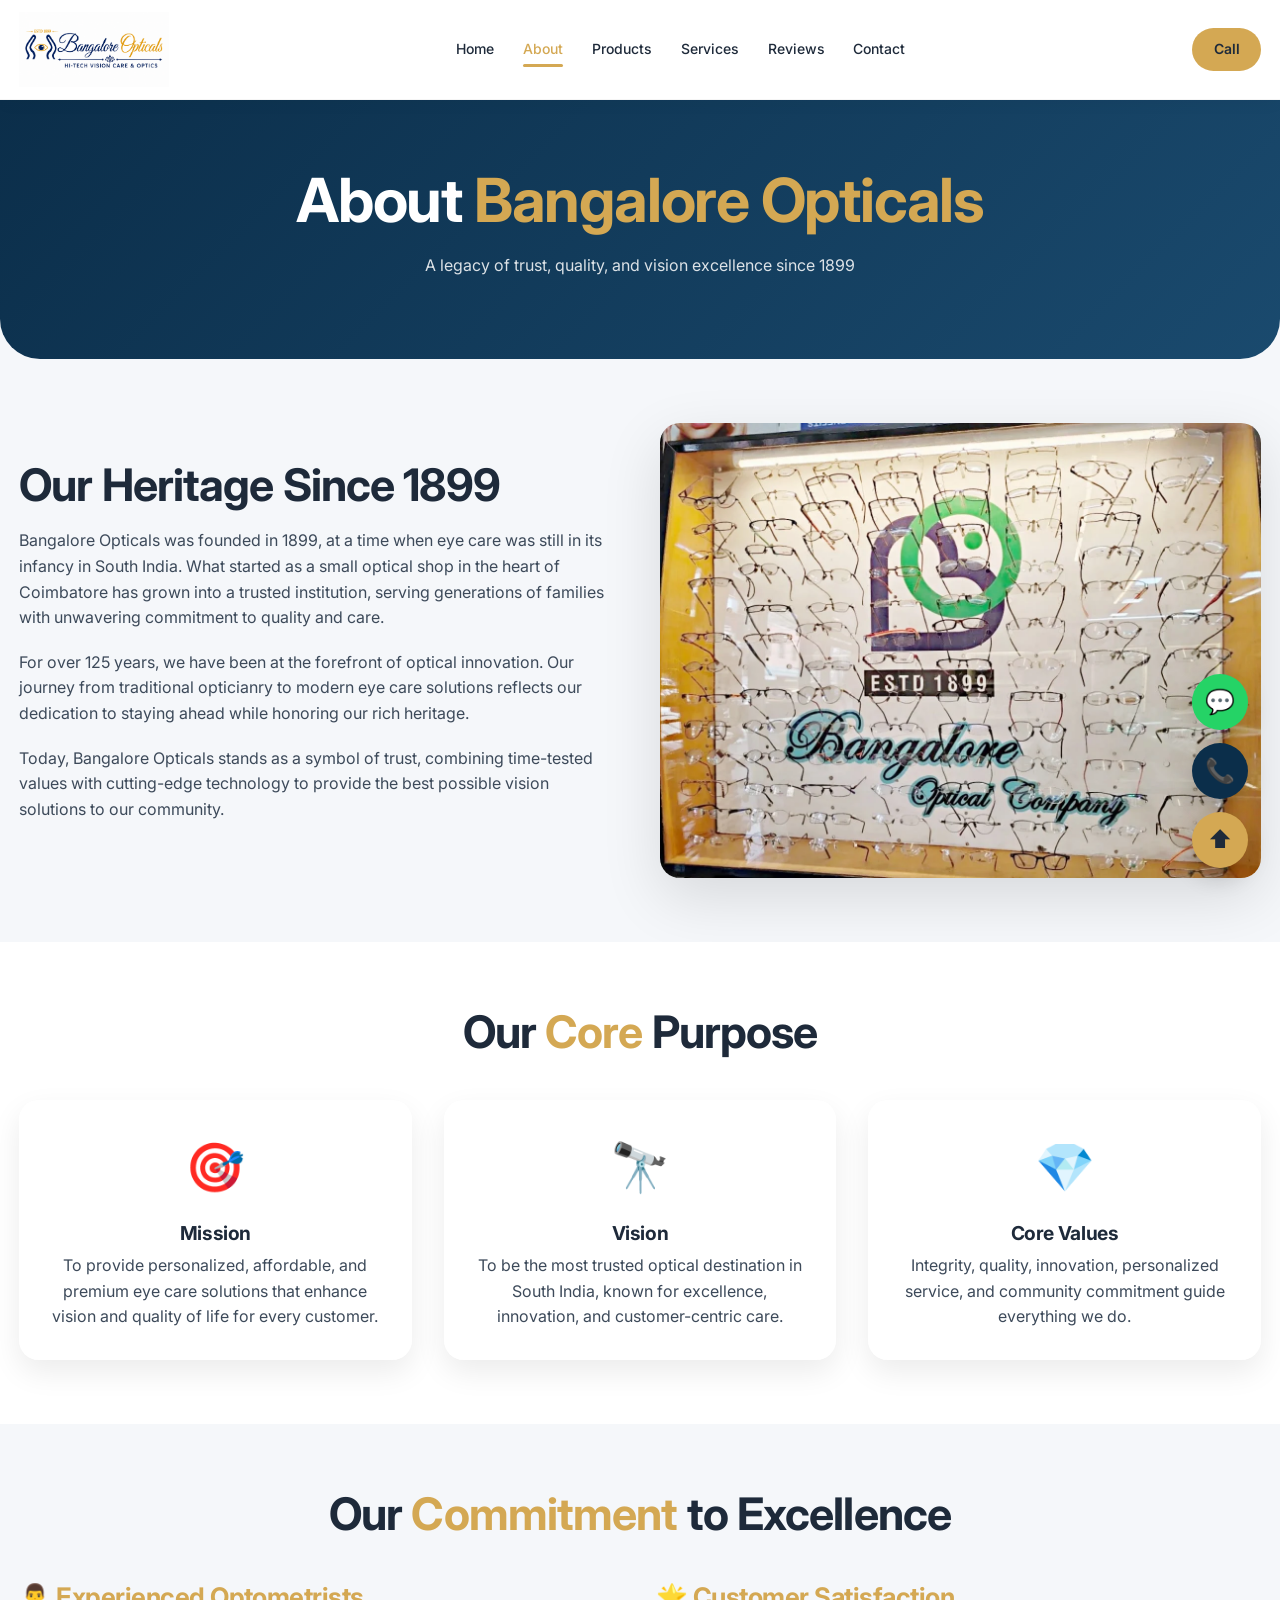
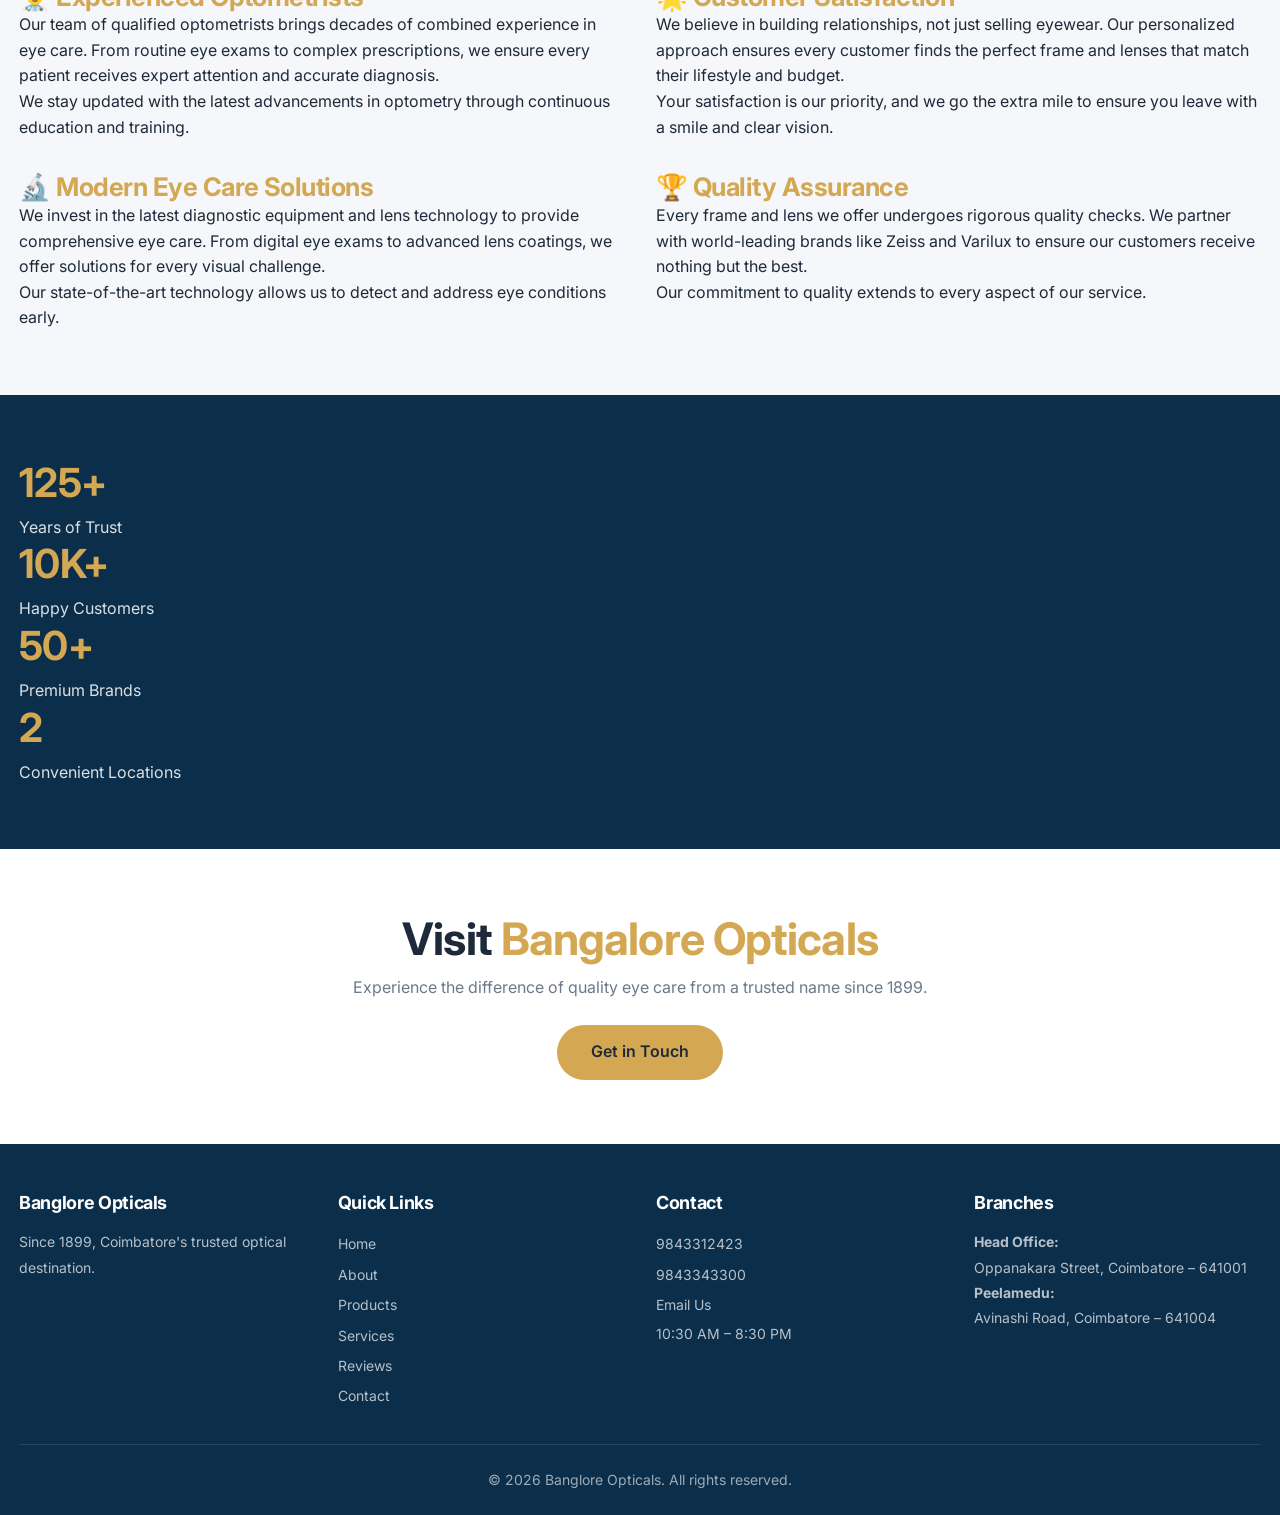
==== commit 007fc959: "Fix mobile responsive layout and improve About page" ====
--- a/about.html
+++ b/about.html
@@ -50,25 +50,32 @@
             </div>
         </section>
 
-        <!-- MISSION, VISION, VALUES -->
+        <!-- ============================================
+             MISSION, VISION, VALUES - FIXED FOR MOBILE
+             ============================================ -->
         <section class="section" style="background: var(--white);">
             <div class="container">
                 <div class="section-title">
                     <h2>Our <span>Core</span> Purpose</h2>
                 </div>
-                <div class="grid-3">
-                    <div class="glass-card text-center">
-                        <div style="font-size: 3rem; margin-bottom: 1rem;">🎯</div>
+                <div class="core-purpose-grid" id="core-purpose">
+                    <!-- Mission -->
+                    <div class="core-purpose-card">
+                        <div class="core-purpose-icon">🎯</div>
                         <h3>Mission</h3>
                         <p>To provide personalized, affordable, and premium eye care solutions that enhance vision and quality of life for every customer.</p>
                     </div>
-                    <div class="glass-card text-center">
-                        <div style="font-size: 3rem; margin-bottom: 1rem;">🔭</div>
+                    
+                    <!-- Vision -->
+                    <div class="core-purpose-card">
+                        <div class="core-purpose-icon">🔭</div>
                         <h3>Vision</h3>
                         <p>To be the most trusted optical destination in South India, known for excellence, innovation, and customer-centric care.</p>
                     </div>
-                    <div class="glass-card text-center">
-                        <div style="font-size: 3rem; margin-bottom: 1rem;">💎</div>
+                    
+                    <!-- Values -->
+                    <div class="core-purpose-card">
+                        <div class="core-purpose-icon">💎</div>
                         <h3>Core Values</h3>
                         <p>Integrity, quality, innovation, personalized service, and community commitment guide everything we do.</p>
                     </div>
--- a/assets/css/style.css
+++ b/assets/css/style.css
@@ -2587,4 +2587,133 @@
         padding: 2.5rem 0 2rem !important;
         border-radius: 0 0 30px 30px !important;
     }
+}
+/* ========================================
+   CORE PURPOSE SECTION - FIXED FOR MOBILE
+   ======================================== */
+
+/* Desktop Layout - 3 columns */
+.core-purpose-grid {
+    display: grid;
+    grid-template-columns: repeat(3, 1fr);
+    gap: 2rem;
+    margin-top: 0.5rem;
+}
+
+.core-purpose-card {
+    background: rgba(255, 255, 255, 0.7);
+    backdrop-filter: blur(8px);
+    -webkit-backdrop-filter: blur(8px);
+    border-radius: var(--radius);
+    padding: 1.8rem;
+    box-shadow: var(--shadow);
+    border: 1px solid rgba(255, 255, 255, 0.2);
+    transition: var(--transition);
+    text-align: center;
+    height: 100%;
+}
+
+.core-purpose-card:hover {
+    transform: translateY(-6px);
+    box-shadow: 0 20px 40px rgba(0, 0, 0, 0.08);
+}
+
+.core-purpose-icon {
+    font-size: 3rem;
+    margin-bottom: 1rem;
+    display: block;
+}
+
+.core-purpose-card h3 {
+    font-size: 1.2rem;
+    font-weight: 700;
+    margin-bottom: 0.5rem;
+    color: var(--dark);
+}
+
+.core-purpose-card p {
+    color: var(--gray-dark);
+    margin: 0;
+    line-height: 1.6;
+}
+
+/* ========================================
+   MOBILE FIX - CORE PURPOSE SECTION
+   ======================================== */
+
+@media (max-width: 768px) {
+    /* Core Purpose - Stack Vertically */
+    .core-purpose-grid {
+        grid-template-columns: 1fr !important;
+        gap: 1.2rem !important;
+        display: flex !important;
+        flex-direction: column !important;
+        align-items: center !important;
+        width: 100% !important;
+        overflow: visible !important;
+    }
+    
+    .core-purpose-card {
+        width: 100% !important;
+        max-width: 360px !important;
+        margin: 0 auto !important;
+        padding: 1.5rem !important;
+        height: auto !important;
+        flex-shrink: 0 !important;
+    }
+    
+    .core-purpose-icon {
+        font-size: 2.5rem !important;
+        margin-bottom: 0.8rem !important;
+    }
+    
+    .core-purpose-card h3 {
+        font-size: 1.1rem !important;
+        text-align: center !important;
+    }
+    
+    .core-purpose-card p {
+        font-size: 0.95rem !important;
+        text-align: center !important;
+        line-height: 1.6 !important;
+        padding: 0 !important;
+        overflow-wrap: break-word !important;
+        word-wrap: break-word !important;
+    }
+}
+
+/* Extra Small Devices - Additional Fixes */
+@media (max-width: 420px) {
+    .core-purpose-card {
+        max-width: 300px !important;
+        padding: 1.2rem !important;
+    }
+    
+    .core-purpose-icon {
+        font-size: 2rem !important;
+    }
+    
+    .core-purpose-card h3 {
+        font-size: 1rem !important;
+    }
+    
+    .core-purpose-card p {
+        font-size: 0.85rem !important;
+        line-height: 1.5 !important;
+    }
+}
+
+/* Ensure no horizontal scrolling */
+@media (max-width: 768px) {
+    .container {
+        overflow: visible !important;
+    }
+    
+    body {
+        overflow-x: hidden !important;
+    }
+    
+    .core-purpose-grid {
+        overflow: visible !important;
+    }
 }
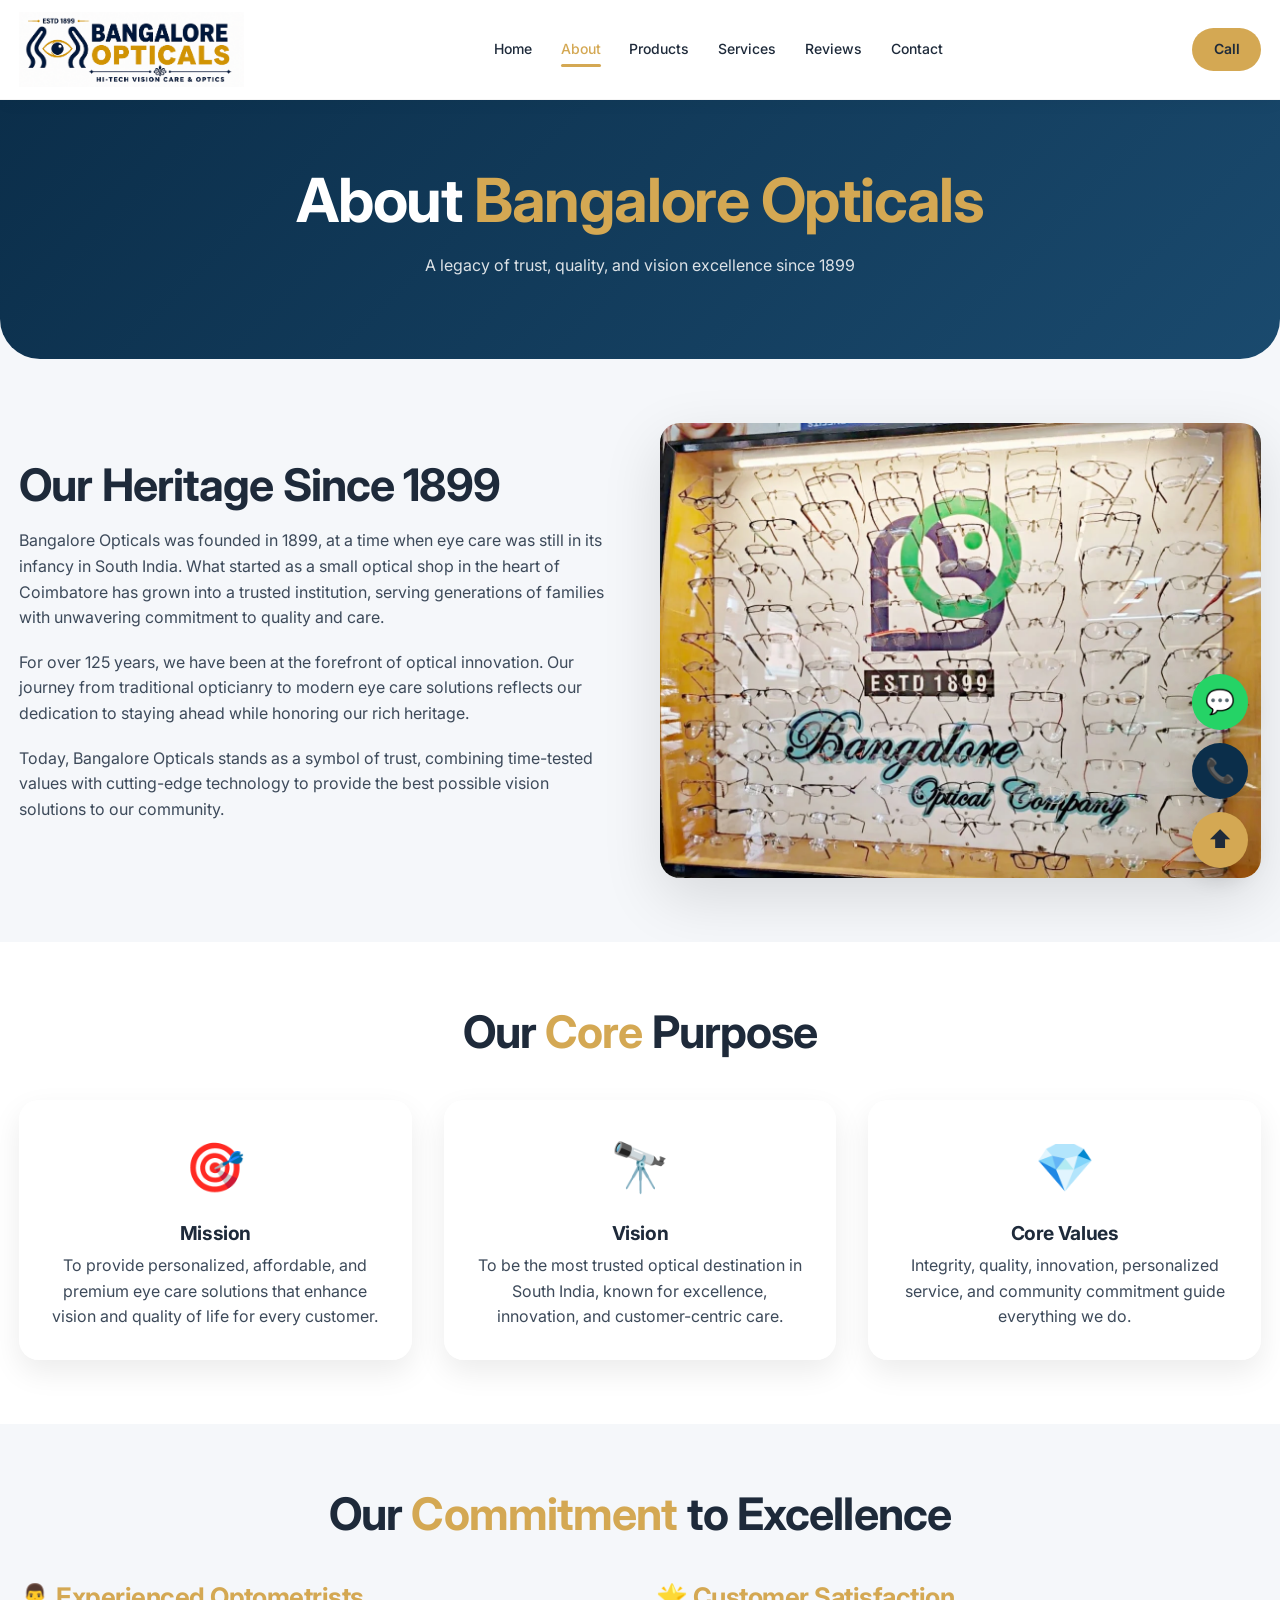
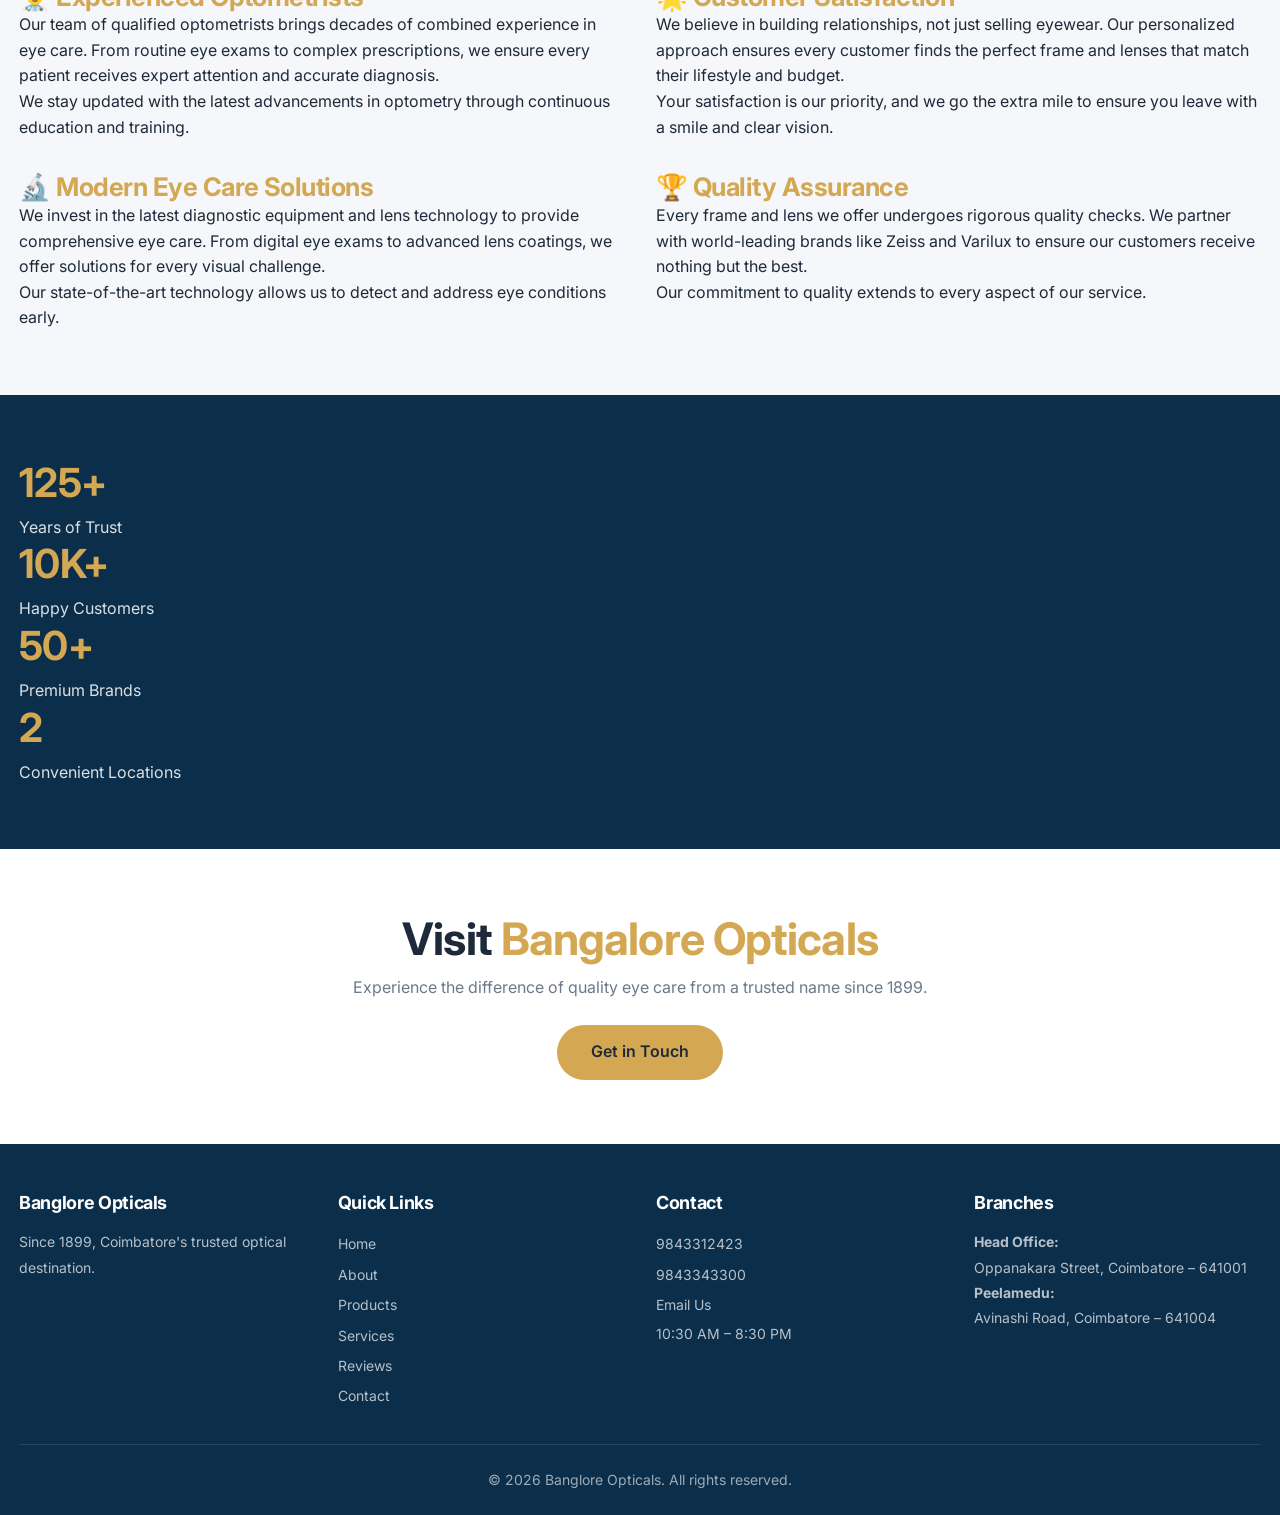
==== commit 084ee46f: "Add Google Analytics GA4 tracking" ====
--- a/about.html
+++ b/about.html
@@ -1,17 +1,28 @@
 <!DOCTYPE html>
 <html lang="en">
 <head>
+    <!-- Google tag (gtag.js) -->
+    <script async src="https://www.googletagmanager.com/gtag/js?id=G-YBCKCX7HHE"></script>
+    <script>
+      window.dataLayer = window.dataLayer || [];
+      function gtag(){dataLayer.push(arguments);}
+      gtag('js', new Date());
+      gtag('config', 'G-YBCKCX7HHE');
+    </script>
+    
     <meta charset="UTF-8">
     <meta name="viewport" content="width=device-width, initial-scale=1.0">
-    <title>About Us – Bangalore Opticals | Since 1899</title>
-    <meta name="description" content="Learn about Bangalore Opticals' 125+ year legacy in Coimbatore. Our mission, vision, and commitment to quality eye care since 1899.">
-    <meta name="keywords" content="about Bangalore Opticals, optical shop history, Coimbatore eyewear, 1899 optical store">
-    <link rel="canonical" href="https://bangaloreopticals.com/about.html">
+    <title>About Bangalore Opticals | Trusted Optical Shop in Coimbatore Since 1899</title>
+    <meta name="description" content="Learn about Bangalore Opticals, a trusted optical shop in Coimbatore since 1899. Discover our mission, vision, and commitment to quality eye care.">
+    <meta name="keywords" content="about Bangalore Opticals, optical shop history Coimbatore, trusted opticians Coimbatore, eye care Coimbatore">
+    <link rel="canonical" href="https://bangaloreopticals.in/about.html">
     
-    <meta property="og:title" content="About Us – Bangalore Opticals | Since 1899">
+    <meta property="og:title" content="About Bangalore Opticals | Trusted Optical Shop in Coimbatore Since 1899">
     <meta property="og:description" content="Discover the legacy of Bangalore Opticals - trusted eye care in Coimbatore since 1899.">
-    <meta property="og:url" content="https://bangaloreopticals.com/about.html">
-    <meta property="og:image" content="assets/images/hero/about-banner.webp">
+    <meta property="og:url" content="https://bangaloreopticals.in/about.html">
+    <meta property="og:image" content="https://bangaloreopticals.in/assets/images/hero/about-banner.webp">
+    <meta property="og:site_name" content="Bangalore Opticals">
+    <meta property="og:type" content="website">
     
     <link rel="icon" href="favicon.ico">
     <link rel="manifest" href="manifest.json">
@@ -24,7 +35,6 @@
     <div data-component="header"></div>
 
     <main class="main-content">
-        <!-- ABOUT HERO -->
         <section class="hero" style="padding: 4rem 0; border-radius: 0 0 40px 40px;">
             <div class="container text-center">
                 <h1 style="color: var(--white);">About <span style="color: var(--accent);">Bangalore Opticals</span></h1>
@@ -32,7 +42,6 @@
             </div>
         </section>
 
-        <!-- HERITAGE SECTION -->
         <section class="section">
             <div class="container">
                 <div class="about-grid">
@@ -44,36 +53,30 @@
                         <p>Today, Bangalore Opticals stands as a symbol of trust, combining time-tested values with cutting-edge technology to provide the best possible vision solutions to our community.</p>
                     </div>
                     <div class="about-image-wrapper">
-                        <img src="assets/images/hero/about-banner.webp" alt="Bangalore Opticals historic shop and legacy since 1899" loading="lazy" width="600" height="400" style="border-radius: 20px; box-shadow: var(--shadow-lg); width: 100%;">
+                        <img src="assets/images/hero/about-banner.webp" alt="Bangalore Opticals historic optical shop in Coimbatore since 1899" loading="lazy" width="600" height="400" style="border-radius: 20px; box-shadow: var(--shadow-lg); width: 100%;">
                     </div>
                 </div>
             </div>
         </section>
 
-        <!-- ============================================
-             MISSION, VISION, VALUES - FIXED FOR MOBILE
-             ============================================ -->
         <section class="section" style="background: var(--white);">
             <div class="container">
                 <div class="section-title">
                     <h2>Our <span>Core</span> Purpose</h2>
                 </div>
                 <div class="core-purpose-grid" id="core-purpose">
-                    <!-- Mission -->
                     <div class="core-purpose-card">
                         <div class="core-purpose-icon">🎯</div>
                         <h3>Mission</h3>
                         <p>To provide personalized, affordable, and premium eye care solutions that enhance vision and quality of life for every customer.</p>
                     </div>
                     
-                    <!-- Vision -->
                     <div class="core-purpose-card">
                         <div class="core-purpose-icon">🔭</div>
                         <h3>Vision</h3>
                         <p>To be the most trusted optical destination in South India, known for excellence, innovation, and customer-centric care.</p>
                     </div>
                     
-                    <!-- Values -->
                     <div class="core-purpose-card">
                         <div class="core-purpose-icon">💎</div>
                         <h3>Core Values</h3>
@@ -83,7 +86,6 @@
             </div>
         </section>
 
-        <!-- COMMITMENT -->
         <section class="section">
             <div class="container">
                 <div class="section-title">
@@ -114,7 +116,6 @@
             </div>
         </section>
 
-        <!-- STATS -->
         <section class="section" style="background: var(--primary); color: var(--white);">
             <div class="container">
                 <div class="stats-grid-about">
@@ -138,7 +139,6 @@
             </div>
         </section>
 
-        <!-- CTA -->
         <section class="section" style="background: var(--white);">
             <div class="container text-center">
                 <h2>Visit <span style="color: var(--accent);">Bangalore Opticals</span></h2>
--- a/assets/css/style.css
+++ b/assets/css/style.css
@@ -2716,4 +2716,252 @@
     .core-purpose-grid {
         overflow: visible !important;
     }
+}
+/* ========================================
+   CUSTOMER SUPPORT CARD
+   ======================================== */
+
+/* 3-Column Grid for Branches & Support */
+.branch-grid-three {
+    display: grid;
+    grid-template-columns: repeat(3, 1fr);
+    gap: 1.5rem;
+}
+
+/* Support Card Styling */
+.support-card {
+    display: flex;
+    flex-direction: column;
+    justify-content: flex-start;
+}
+
+.support-card .support-text {
+    color: var(--gray-dark);
+    font-size: 0.95rem;
+    margin-bottom: 0.8rem;
+    font-style: italic;
+}
+
+.support-card .support-actions {
+    margin-top: auto;
+}
+
+.support-card .support-note {
+    margin-top: 16px;
+    padding: 12px 16px;
+    background: rgba(212, 168, 83, 0.08);
+    border-radius: var(--radius-sm);
+    text-align: center;
+    font-size: 0.85rem;
+    color: var(--gray);
+    border: 1px dashed rgba(212, 168, 83, 0.2);
+}
+
+.support-card .support-note span {
+    display: flex;
+    align-items: center;
+    justify-content: center;
+    gap: 0.5rem;
+}
+
+.support-card .branch-actions {
+    display: flex;
+    flex-wrap: wrap;
+    gap: 0.5rem;
+    margin-top: 1rem;
+}
+
+.support-card .branch-actions .btn {
+    flex: 1;
+    min-width: 100px;
+    text-align: center;
+    justify-content: center;
+}
+
+/* ========================================
+   RESPONSIVE - BRANCHES & SUPPORT
+   ======================================== */
+
+@media (max-width: 1024px) {
+    .branch-grid-three {
+        grid-template-columns: repeat(2, 1fr);
+    }
+    
+    /* Make support card span full width on tablet */
+    .support-card {
+        grid-column: 1 / -1;
+        max-width: 500px;
+        margin: 0 auto;
+        width: 100%;
+    }
+}
+
+@media (max-width: 768px) {
+    .branch-grid-three {
+        grid-template-columns: 1fr;
+        gap: 1.5rem;
+    }
+    
+    .support-card {
+        grid-column: 1 / -1;
+        max-width: 100%;
+        margin: 0;
+    }
+    
+    .support-card .branch-actions .btn {
+        flex: 1;
+        min-width: 80px;
+        font-size: 0.8rem;
+        padding: 0.4rem 0.8rem;
+        min-height: 36px;
+    }
+    
+    .support-card .support-note {
+        font-size: 0.8rem;
+        padding: 10px 14px;
+    }
+}
+
+@media (max-width: 480px) {
+    .support-card .branch-actions {
+        flex-direction: column;
+        gap: 0.5rem;
+    }
+    
+    .support-card .branch-actions .btn {
+        width: 100%;
+        min-width: 100%;
+    }
+    
+    .support-card .support-text {
+        font-size: 0.85rem;
+    }
+}
+
+/* Ensure existing branch cards still work */
+.branch-card {
+    transition: var(--transition);
+}
+
+.branch-card:hover {
+    transform: translateY(-4px);
+    box-shadow: var(--shadow-lg);
+}
+
+/* Center support card content vertically */
+.support-card {
+    justify-content: center;
+    text-align: center;
+}
+
+.support-card .branch-icon {
+    font-size: 2.5rem;
+    margin-bottom: 0.5rem;
+}
+
+.support-card h3 {
+    margin-bottom: 0.25rem;
+}
+
+.support-card .phone {
+    margin-bottom: 0.5rem;
+}
+
+/* ========================================
+   CONTACT FORM - CUSTOMER SUPPORT OPTION
+   ======================================== */
+
+.contact-form select option[value="Customer Support"] {
+    font-weight: 500;
+}
+/* ========================================
+   CONTACT SECTION - CUSTOMER SUPPORT
+   ======================================== */
+
+/* Customer Support in Contact Information */
+.contact-item .contact-icon {
+    font-size: 1.5rem;
+    flex-shrink: 0;
+    margin-top: 2px;
+    width: 40px;
+    text-align: center;
+}
+
+/* Ensure consistent spacing for all contact items */
+.contact-item {
+    display: flex;
+    align-items: flex-start;
+    gap: 1rem;
+    margin-bottom: 1.2rem;
+    padding: 0.5rem;
+    border-radius: var(--radius-sm);
+    transition: var(--transition);
+}
+
+.contact-item:hover {
+    background: rgba(212, 168, 83, 0.05);
+}
+
+.contact-item h5 {
+    font-weight: 600;
+    margin-bottom: 2px;
+    font-size: 0.95rem;
+}
+
+.contact-item p {
+    color: var(--gray);
+    margin: 0;
+    font-size: 0.95rem;
+}
+
+.contact-item a {
+    color: var(--primary);
+    text-decoration: none;
+    transition: var(--transition);
+}
+
+.contact-item a:hover {
+    color: var(--accent);
+}
+
+/* Responsive Contact Information */
+@media (max-width: 768px) {
+    .contact-item {
+        padding: 0.4rem 0.5rem;
+        gap: 0.8rem;
+    }
+    
+    .contact-item .contact-icon {
+        width: 32px;
+        font-size: 1.2rem;
+    }
+    
+    .contact-item h5 {
+        font-size: 0.85rem;
+    }
+    
+    .contact-item p {
+        font-size: 0.85rem;
+    }
+}
+
+@media (max-width: 480px) {
+    .contact-item {
+        padding: 0.3rem 0.3rem;
+        gap: 0.6rem;
+    }
+    
+    .contact-item .contact-icon {
+        width: 28px;
+        font-size: 1rem;
+    }
+    
+    .contact-item h5 {
+        font-size: 0.8rem;
+    }
+    
+    .contact-item p {
+        font-size: 0.8rem;
+        word-break: break-word;
+    }
 }
